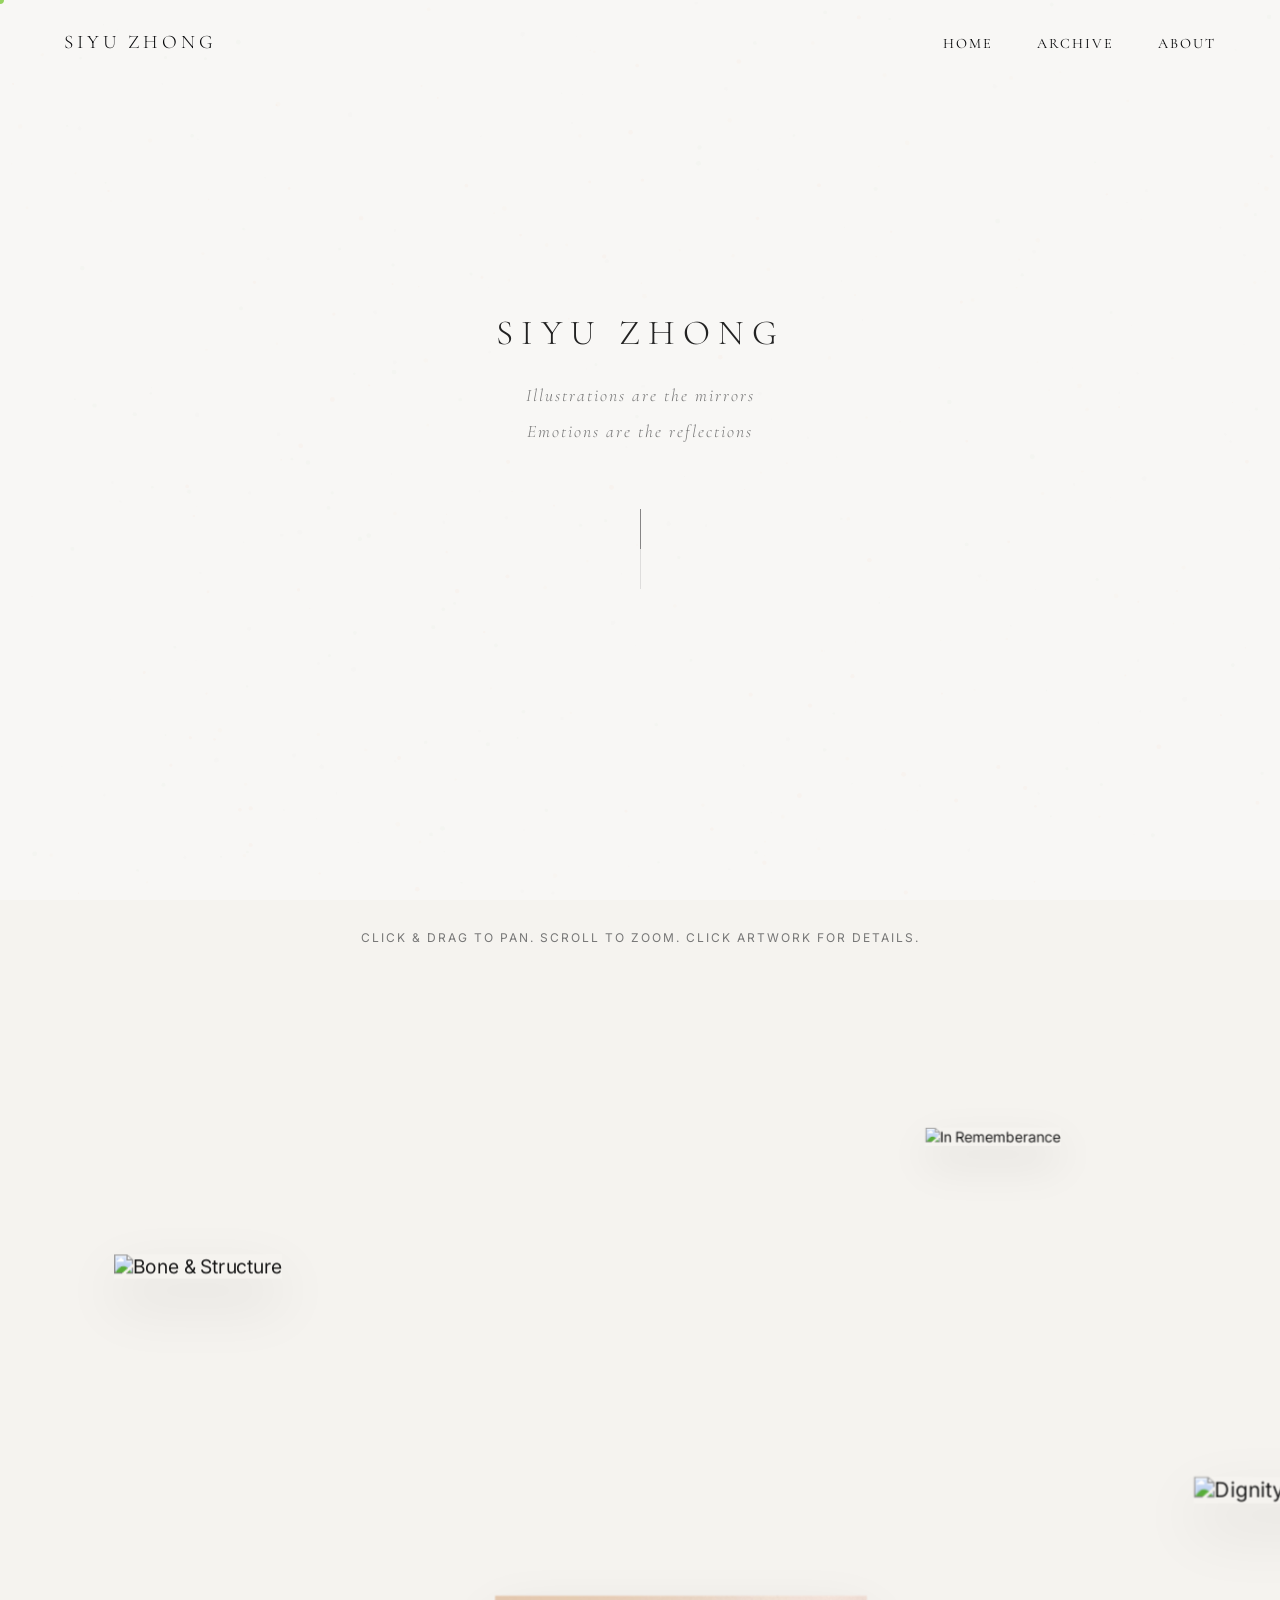
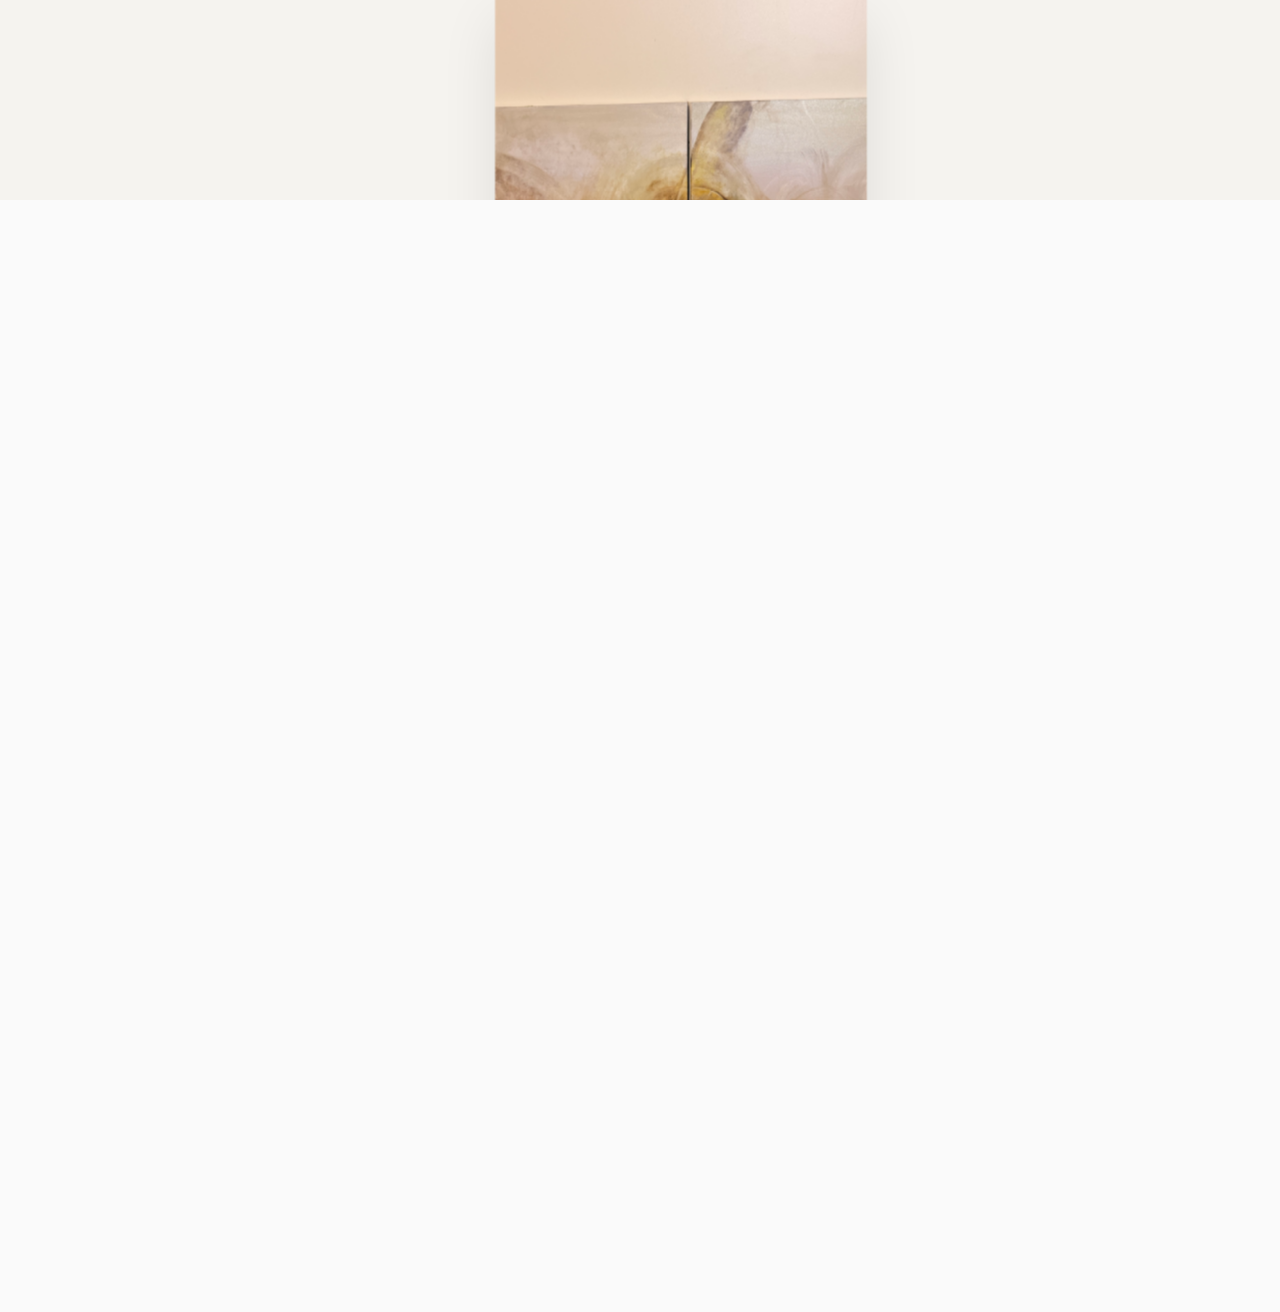
==== index.html @ e7efe24b "first commit" ====
<!DOCTYPE html>
<html lang="zh-CN">
<head>
    <meta charset="UTF-8">
    <meta name="viewport" content="width=device-width, initial-scale=1.0">
    <title>Siyu Zhong | Spatial Portfolio</title>
    <link href="https://fonts.googleapis.com/css2?family=Cormorant+Garamond:ital,wght@0,300;0,400;1,300;1,400&family=Inter:wght@300;400&display=swap" rel="stylesheet">
    <link rel="stylesheet" href="style.css">
</head>
<body>

    <nav class="top-nav">
        <div class="logo">SIYU ZHONG</div>
        <div class="nav-links">
            <a href="#home">HOME</a>
            <a href="gallery.html" class="transition-link">ARCHIVE</a>
            <a href="#about">ABOUT</a>
        </div>
    </nav>

    <section class="hero" id="home">
        <canvas id="inkCanvas"></canvas>
        <div class="hero-content" id="heroContent">
            <h1 class="artist-name">Siyu Zhong</h1>
            <p class="hero-quote">
                Illustrations are the mirrors<br>
                Emotions are the reflections
            </p>
            <div class="scroll-indicator">
                <div class="scroll-line"></div>
            </div>
        </div>
    </section>

    <div class="scroll-divider-container reveal-divider">
        <div class="animated-line"></div>
    </div>

    <section class="spatial-gallery-section" id="gallery">
        <div class="gallery-instructions">
            <p>Click & Drag to pan. Scroll to zoom. Click artwork for details.</p>
        </div>
        
        <div class="viewport" id="viewport">
            <div class="world" id="world">
                <div class="artwork" style="transform: translate(-40vw, -10vh) scale(1.2);" 
                     data-title="Bone & Structure" data-medium="Oil on Canvas" data-size="40 in x 15 in" data-year="2024">
                    <img src="IMG_5691.jpg" alt="Bone & Structure">
                    <div class="caption">Bone & Structure</div>
                </div>
                
                <div class="artwork" style="transform: translate(20vw, -25vh) scale(0.9);"
                     data-title="In Remembrance of the Family" data-medium="Oil Painting" data-size="60 in x 60 in" data-year="2025">
                    <img src="Zhong_Siyu_In Rememberance of the Family.jpg" alt="In Rememberance">
                    <div class="caption">In Remembrance of the Family</div>
                </div>

                <div class="artwork" style="transform: translate(-10vw, 30vh) scale(1.1);"
                     data-title="New Death" data-medium="Oil on Canvas / Diptych" data-size="72 in x 48 in" data-year="2024">
                    <img src="new death.jpg" alt="New Death">
                    <div class="caption">New Death</div>
                </div>

                <div class="artwork" style="transform: translate(45vw, 15vh) scale(1.3);"
                     data-title="Dignity in Defeats" data-medium="Mixed Media on Canvas" data-size="50 in x 30 in" data-year="2025">
                    <img src="Dignity in Defeats.jpg" alt="Dignity in Defeats">
                    <div class="caption">Dignity in Defeats</div>
                </div>

                <div class="artwork" style="transform: translate(-60vw, 20vh) scale(0.85);"
                     data-title="Classical Arches" data-medium="Oil Painting" data-size="60 in x 60 in" data-year="2025">
                    <img src="99A6D2F3-1297-47C3-A0FA-092E9E9BACA7.jpg" alt="Arches">
                    <div class="caption">Classical Arches</div>
                </div>
            </div>
        </div>
    </section>

    <div class="scroll-divider-container reveal-divider">
        <div class="animated-line"></div>
    </div>

    <section class="about-section" id="about">
        <div class="about-container">
            <h2 class="reveal-text section-title">About the Artist</h2>
            <p class="reveal-text">
                Siyu, an artist and designer from Beijing, China, is currently studying dual degrees in Art & Design and UI/UX, with a minor in Business, at the University of Michigan.
            </p>
            <p class="reveal-text">
                Her multidisciplinary practice spans oil painting, illustration, and AR/VR, reflecting her curiosity about the convergence of traditional and digital media. Inspired by themes of surrealism, magical realism, and Daoist philosophy, Siyu’s work explores liminal spaces and the tension between the real and the imagined. She constructs ethereal, dreamlike visuals that reimagine natural subjects in abstract forms, inviting audiences to question their perception of reality.
            </p>
            <p class="reveal-text">
                Through her art, Siyu seeks to evoke a sense of "otherworldly beauty," offering viewers a transcendent experience that resonates with the unconscious mind. Her creative vision bridges the gap between familiar and fantastical, forging a deeper connection with audiences through immersive, thought-provoking worlds.
            </p>

            <div class="contact-info reveal-text">
                <a href="mailto:hello@siyuzhong.com" class="email-link">hello@siyuzhong.com</a>
                <div class="social-links">
                    <a href="#" target="_blank">Instagram</a>
                    <a href="#" target="_blank">LinkedIn</a>
                    <a href="#" target="_blank">Portfolio</a>
                </div>
            </div>
        </div>
    </section>

    <div class="artwork-modal" id="artworkModal">
        <button class="close-modal-btn" id="closeModalBtn">CLOSE</button>
        <div class="modal-split-container">
            <div class="modal-left">
                <img id="modalImg" src="" alt="Artwork Detail">
            </div>
            <div class="modal-right">
                <div class="modal-info-content">
                    <h2 id="modalTitle" class="modal-title">Artwork Title</h2>
                    
                    <div class="info-table">
                        <div class="info-row">
                            <span class="info-label">Medium</span>
                            <span class="info-value" id="modalMedium">Oil Painting</span>
                        </div>
                        <div class="info-row">
                            <span class="info-label">Size</span>
                            <span class="info-value" id="modalSize">60 in x 60 in</span>
                        </div>
                        <div class="info-row">
                            <span class="info-label">Year</span>
                            <span class="info-value" id="modalYear">2025</span>
                        </div>
                    </div>
                </div>
            </div>
        </div>
    </div>

    <script src="script.js"></script>
    <script src="fluid-cursor.js"></script>
    <script>
    document.addEventListener('DOMContentLoaded', () => {
        // Create the cursor and its 3 ripple layers
        const ripple = document.createElement('div');
        ripple.classList.add('ripple-cursor');
        // Add 3 spans inside to act as the multi-layer ripples
        ripple.innerHTML = '<span></span><span></span><span></span>';
        document.body.appendChild(ripple);

        // Make the ripple element follow the mouse perfectly centered
        document.addEventListener('mousemove', (e) => {
            ripple.style.left = e.clientX + 'px';
            ripple.style.top = e.clientY + 'px';
        });

        // Find all clickable things (links and artwork cells)
        const interactables = document.querySelectorAll('a, .grid-item, .featured-item');
        
        // Turn the multi-ripple on when entering, off when leaving
        interactables.forEach(el => {
            el.addEventListener('mouseenter', () => {
                ripple.classList.add('active');
            });
            el.addEventListener('mouseleave', () => {
                ripple.classList.remove('active');
            });
        });
    });
</script>
</body>
</html>
---- style.css ----
:root {
    --bg-color: #FAFAFA;
    --text-dark: #1A1A1A;
    --text-muted: #888888;
    --font-serif: 'Cormorant Garamond', serif;
    --font-sans: 'Inter', sans-serif;
}

* { margin: 0; padding: 0; box-sizing: border-box; }

body { background-color: var(--bg-color); color: var(--text-dark); font-family: var(--font-sans); overflow-x: hidden; }

/* 导航栏 */
.top-nav { position: fixed; top: 0; left: 0; width: 100%; display: flex; justify-content: space-between; align-items: center; padding: 30px 5vw; z-index: 100; mix-blend-mode: difference; color: white; }
.logo { font-family: var(--font-serif); font-size: 1.2rem; letter-spacing: 4px; font-weight: 300;}
.nav-links a { 
    font-family: var(--font-serif); /* Changed to your elegant Serif font */
    font-size: 0.9rem; /* Slightly larger for readability */
    letter-spacing: 2px; 
    text-transform: uppercase;
    color: white; 
    text-decoration: none; 
    margin-left: 40px; 
    transition: opacity 0.3s ease;
}

.nav-links a:hover {
    opacity: 0.6; /* Adds a subtle fade when hovered */
}
/* =========================================
   首页 Hero 
   ========================================= */
.hero { position: relative; width: 100vw; height: 100vh; display: flex; justify-content: center; align-items: center; overflow: hidden; background: #fff;}
#inkCanvas { position: absolute; top: 0; left: 0; width: 100%; height: 100%; z-index: 1; }

.hero-content { 
    position: relative; 
    z-index: 2; 
    text-align: center; 
    pointer-events: none; 
    /* 平滑过渡消失/出现 */
    transition: opacity 0.8s ease, transform 0.8s ease; 
}

/* 当用户往下滚动时触发此类名 */
.hero-content.scrolled-out {
    opacity: 0;
    transform: translateY(-20px);
}

.artist-name { 
    font-family: var(--font-serif); 
    font-size: 2.2rem; /* 变小 */
    font-weight: 300; 
    letter-spacing: 8px; /* 增加字间距，显得更精致 */
    text-transform: uppercase;
    margin-bottom: 1.5rem; 
    color: #222;
}

.hero-quote { 
    font-family: var(--font-serif); 
    font-size: 1.1rem; /* 变小 */
    font-style: italic;
    font-weight: 300;
    line-height: 2; 
    letter-spacing: 2px;
    color: #777; /* 颜色变淡，更有呼吸感 */
}

/* 优雅的向下滚动细线动画 */
.scroll-indicator {
    margin-top: 60px;
    display: flex;
    justify-content: center;
    align-items: center;
    height: 80px; /* 控制线条总高度 */
}

.scroll-line {
    width: 1px;
    height: 100%;
    background-color: rgba(0, 0, 0, 0.1); /* 浅色轨道 */
    position: relative;
    overflow: hidden;
}

.scroll-line::after {
    content: '';
    position: absolute;
    top: 0;
    left: 0;
    width: 100%;
    height: 50%;
    background-color: rgba(75, 75, 75, 0.6); /* 深色流动线段 */
    /* 循环动画 */
    animation: scrollLineLoop 2s infinite cubic-bezier(0.65, 0, 0.35, 1);
}

@keyframes scrollLineLoop {
    0% { top: -50%; }
    100% { top: 100%; }
}

/* =========================================
   空间画廊 (保持不变)
   ========================================= */
.spatial-gallery-section { 
    position: relative; 
    width: 100vw; 
    height: 100vh; 
    background: #f5f3ef; /* Lighter, warm color, almost white */
    overflow: hidden; 
    cursor: grab; 
}
.spatial-gallery-section:active { cursor: grabbing; }
.gallery-instructions { position: absolute; top: 30px; left: 50%; transform: translateX(-50%); z-index: 10; font-size: 0.75rem; letter-spacing: 2px; color: #777; pointer-events: none; text-transform: uppercase;}
.viewport { width: 100%; height: 100%; perspective: 1000px; }
.world { position: relative; width: 100%; height: 100%; transform-style: preserve-3d; transform-origin: center center; transition: transform 0.1s ease-out; }

.artwork { position: absolute; top: 50%; left: 50%; display: flex; flex-direction: column; align-items: center; cursor: pointer; will-change: transform; }
.artwork img { max-height: 50vh; max-width: 40vw; object-fit: contain; box-shadow: 0 20px 50px rgba(0,0,0,0.1); transition: transform 0.4s ease, box-shadow 0.4s ease; pointer-events: none; }
.artwork:hover img { transform: translateY(-10px) scale(1.02); box-shadow: 0 30px 60px rgba(0,0,0,0.15); }
.artwork .caption { font-family: var(--font-serif); margin-top: 15px; font-size: 1.1rem; font-style: italic; opacity: 0; transition: opacity 0.4s ease; color: #444;}
.artwork:hover .caption { opacity: 1; }

/* =========================================
   About 区域 (保持不变)
   ========================================= */
.about-section { padding: 150px 10vw 120px 10vw; background-color: var(--bg-color); display: flex; justify-content: center; }
.about-container { max-width: 760px; text-align: center; }
.section-title { font-family: var(--font-serif); font-size: 2.2rem; margin-bottom: 3rem; font-style: italic; font-weight: 300;}
.about-container p { font-family: var(--font-serif); font-size: 1.25rem; line-height: 1.8; color: var(--text-dark); margin-bottom: 2rem; text-align: justify; font-weight: 300;}
.contact-info { margin-top: 100px; padding-top: 60px; border-top: 1px solid rgba(0, 0, 0, 0.05); }
.email-link { display: block; font-family: var(--font-serif); font-size: 2rem; font-style: italic; color: var(--text-dark); text-decoration: none; margin-bottom: 40px; transition: opacity 0.3s ease; }
.email-link:hover { opacity: 0.5; }
.social-links { display: flex; justify-content: center; gap: 40px; }
.social-links a { font-family: var(--font-sans); font-size: 0.75rem; letter-spacing: 2px; color: var(--text-muted); text-decoration: none; text-transform: uppercase; transition: color 0.3s ease; }
.social-links a:hover { color: var(--text-dark); }
.reveal-text { opacity: 0; transform: translateY(30px); transition: opacity 1s ease-out, transform 1s ease-out; }
.reveal-text.active { opacity: 1; transform: translateY(0); }

/* =========================================
   画作详情弹窗 (保持不变)
   ========================================= */
.artwork-modal { position: fixed; top: 0; left: 0; width: 100vw; height: 100vh; background-color: #FFFFFF; z-index: 1000; display: flex; opacity: 0; pointer-events: none; transition: opacity 0.5s ease; }
.artwork-modal.active { opacity: 1; pointer-events: auto; }
.close-modal-btn { position: absolute; top: 40px; right: 5vw; background: none; border: none; font-family: var(--font-sans); font-size: 0.75rem; letter-spacing: 2px; color: var(--text-dark); cursor: pointer; z-index: 1001; transition: opacity 0.3s ease; text-transform: uppercase;}
.close-modal-btn:hover { opacity: 0.5; }
.modal-split-container { display: flex; width: 100%; height: 100%; }
.modal-left { flex: 1.2; height: 100%; display: flex; justify-content: center; align-items: center; padding: 60px; background-color: #FAFAFA; }
.modal-left img { max-width: 100%; max-height: 85vh; object-fit: contain; box-shadow: 0 30px 60px rgba(0,0,0,0.08); }
.modal-right { flex: 0.8; height: 100%; display: flex; flex-direction: column; justify-content: center; padding: 60px 8vw 60px 4vw; }
.modal-title { font-family: var(--font-serif); font-size: 2.2rem; font-style: italic; font-weight: 300; margin-bottom: 60px; color: var(--text-dark); }
.info-table { width: 100%; border-top: 1px solid rgba(0,0,0,0.05); }
.info-row { display: flex; padding: 20px 0; border-bottom: 1px solid rgba(0,0,0,0.05); font-family: var(--font-sans); font-size: 0.85rem; letter-spacing: 1px;}
.info-label { flex: 1; color: var(--text-muted); text-transform: uppercase; font-size: 0.75rem;}
.info-value { flex: 2; color: var(--text-dark); }

@media (max-width: 900px) {
    .modal-split-container { flex-direction: column; overflow-y: auto; }
    .modal-left { padding: 80px 20px 40px 20px; flex: none; height: auto; }
    .modal-right { padding: 40px 20px 80px 20px; flex: none; }
    .close-modal-btn { background: rgba(255,255,255,0.9); padding: 10px 15px; border-radius: 50px; }
}

/* =========================================
   Fluid Cursor Overlay
   ========================================= */
#fluidCursor {
    position: fixed;
    top: 0;
    left: 0;
    width: 100vw;
    height: 100vh;
    pointer-events: none; /* Let clicks pass through to the website */
    z-index: 9999; /* Keep it above everything but the modal */
    mix-blend-mode: multiply; /* Gives it an inky, watercolor blend */
}
/* =========================================
   Structured Gallery Page Layout (Hybrid Layout)
   ========================================= */
body.gallery-page {
    display: block; /* Switched to block so sections stack vertically */
    background-color: #FFFFFF; 
    overflow-x: hidden;
}

/* 1. Top Section Wrapper */
.archive-top-section {
    display: flex;
    width: 100vw;
    border-bottom: 1px solid rgba(0,0,0,0.05); /* Divider before the grid starts */
}

/* 2. Sticky Sidebar */
.archive-sidebar {
    width: 30vw;
    height: 100vh;
    position: sticky; /* Keeps it on screen while the right side scrolls */
    top: 0;
    padding: 120px 4vw 60px 4vw; /* 120px top padding ensures it sits below the top nav */
    display: flex;
    flex-direction: column;
    justify-content: space-between;
    border-right: 1px solid rgba(0,0,0,0.05);
    background-color: #FFFFFF;
}

/* Updated Typography to match 'About' section in index.html */
.artist-bio-short {
    font-family: var(--font-serif);
    font-size: 1.25rem;
    line-height: 1.8;
    color: var(--text-dark);
    margin-bottom: 40px;
    font-weight: 300;
}

.sidebar-links {
    display: flex;
    gap: 20px;
}

.sidebar-links a {
    font-family: var(--font-sans);
    font-size: 0.75rem;
    text-transform: uppercase;
    letter-spacing: 2px;
    color: var(--text-muted);
    text-decoration: none;
    transition: color 0.3s ease;
}

.sidebar-links a:hover {
    color: var(--text-dark);
}

/* 3. Featured Scrollable Column (First 3 Artworks) */
.archive-featured {
    width: 70vw;
    display: flex;
    flex-direction: column;
}

.featured-item {
    width: 100%;
    min-height: 100vh; /* Ensures each artwork gets full screen focus */
    display: flex;
    justify-content: center;
    align-items: center;
    padding: 120px 5vw;
    border-bottom: 1px solid rgba(0,0,0,0.05);
}

.featured-item:last-child {
    border-bottom: none; /* Prevents double borders where the grid starts */
}

/* 4. The 2-Column Grid (Remaining Artworks) */
.gallery-grid-container {
    width: 100vw;
    display: grid;
    grid-template-columns: repeat(2, 1fr);
}

.grid-item {
    border-bottom: 1px solid rgba(0,0,0,0.05);
    border-right: 1px solid rgba(0,0,0,0.05);
    padding: 100px; 
    display: flex;
    justify-content: center;
    align-items: center;
    aspect-ratio: 1 / 1; 
}

.grid-item:nth-child(2n) {
    border-right: none;
}

/* 5. Shared Image Styling */
.image-wrapper {
    width: 100%;
    height: 100%;
    display: flex;
    justify-content: center;
    align-items: center;
}

.image-wrapper img {
    max-width: 70%;
    max-height: 60vh; /* Prevents extremely tall paintings from overflowing */
    object-fit: contain;
    /* box-shadow: 0 15px 40px rgba(0,0,0,0.06); */
    transition: transform 0.6s cubic-bezier(0.165, 0.84, 0.44, 1);
}

.image-wrapper:hover img {
    transform: scale(1.05); 
}

/* 6. Responsive Adjustments for Mobile */
@media (max-width: 900px) {
    .archive-top-section { flex-direction: column; }
    .archive-sidebar { 
        width: 100%; 
        height: auto; 
        position: relative; /* Turns off sticky on mobile */
        padding: 120px 5vw 60px 5vw; 
        border-right: none; 
        border-bottom: 1px solid rgba(0,0,0,0.05); 
    }
    .archive-featured { width: 100%; }
    .gallery-grid-container { grid-template-columns: 1fr; }
    .grid-item { 
        border-right: none; 
        aspect-ratio: auto; 
        min-height: 80vh; 
        padding: 60px 5vw; 
    }
}
/* =========================================
   Artwork Hover Captions
   ========================================= */
.featured-item, .grid-item {
    position: relative; /* This anchors the caption to the bottom-left of the cell */
}

.gallery-caption {
    position: absolute;
    bottom: 40px;
    left: 40px;
    font-family: var(--font-serif);
    font-style: italic;
    font-size: 1.1rem;
    color: var(--text-muted);
    letter-spacing: 1px;
    opacity: 0;
    transform: translateX(-15px); /* Starts slightly to the left */
    transition: opacity 0.5s ease, transform 0.5s cubic-bezier(0.165, 0.84, 0.44, 1);
    pointer-events: none; /* Prevents the text from interfering with the mouse hover */
    z-index: 10;
}

/* Trigger the caption to appear when hovering over the cell */
.featured-item:hover .gallery-caption,
.grid-item:hover .gallery-caption {
    opacity: 1;
    transform: translateX(0); /* Slides into place smoothly */
}

/* =========================================
   Rippling Interactive Cursor (Multi-Layer)
   ========================================= */
a:hover, .featured-item:hover, .grid-item:hover {
    cursor: none;
}

.ripple-cursor {
    position: fixed;
    top: 0;
    left: 0;
    width: 8px; /* Much smaller initial dot */
    height: 8px;
    background-color: #95d35f; /* Matches the dark ink */
    border-radius: 50%;
    pointer-events: none;
    transform: translate(-50%, -50%);
    z-index: 999999;
    transition: opacity 0.5s ease;
}

/* The invisible rings inside the cursor waiting to ripple */
.ripple-cursor span {
    position: absolute;
    top: 50%;
    left: 50%;
    width: 100%;
    height: 100%;
    border: 0.6px solid #d35656; /* Matches the ink color */
    border-radius: 50%;
    transform: translate(-50%, -50%);
    opacity: 0;
}

/* When hovering over an artwork/link, animate the rings with staggered delays */
.ripple-cursor.active span:nth-child(1) {
    animation: multiRipple 3s infinite cubic-bezier(0.165, 0.84, 0.44, 1);
    animation-delay: 0s;
}

.ripple-cursor.active span:nth-child(2) {
    animation: multiRipple 3s infinite cubic-bezier(0.165, 0.84, 0.44, 1);
    animation-delay: 0.8s; /* Second ripple starts slightly later */
}

.ripple-cursor.active span:nth-child(3) {
    animation: multiRipple 3s infinite cubic-bezier(0.165, 0.84, 0.44, 1);
    animation-delay: 1.3s; /* Third ripple starts last */
}

/* The expansion and fade effect */
@keyframes multiRipple {
    0% { 
        width: 8px; 
        height: 8px; 
        opacity: 0.6; 
    }
    100% { 
        width: 60px; /* How large the ripple gets */
        height: 60px; 
        opacity: 0; 
    }
}

/* =========================================
   Page Transition Overlay
   ========================================= */
.page-transition-overlay {
    position: fixed;
    top: 0;
    left: 0;
    width: 100vw;
    height: 100vh;
    background-color: #FAFAFA; /* Matches your pure/warm white */
    z-index: 999999; /* Above absolutely everything */
    pointer-events: none; /* Allows clicking through when invisible */
    opacity: 1; /* Starts opaque on load */
    transition: opacity 0.5s cubic-bezier(0.65, 0, 0.35, 1);
}

.page-transition-overlay.hidden {
    opacity: 0;
}
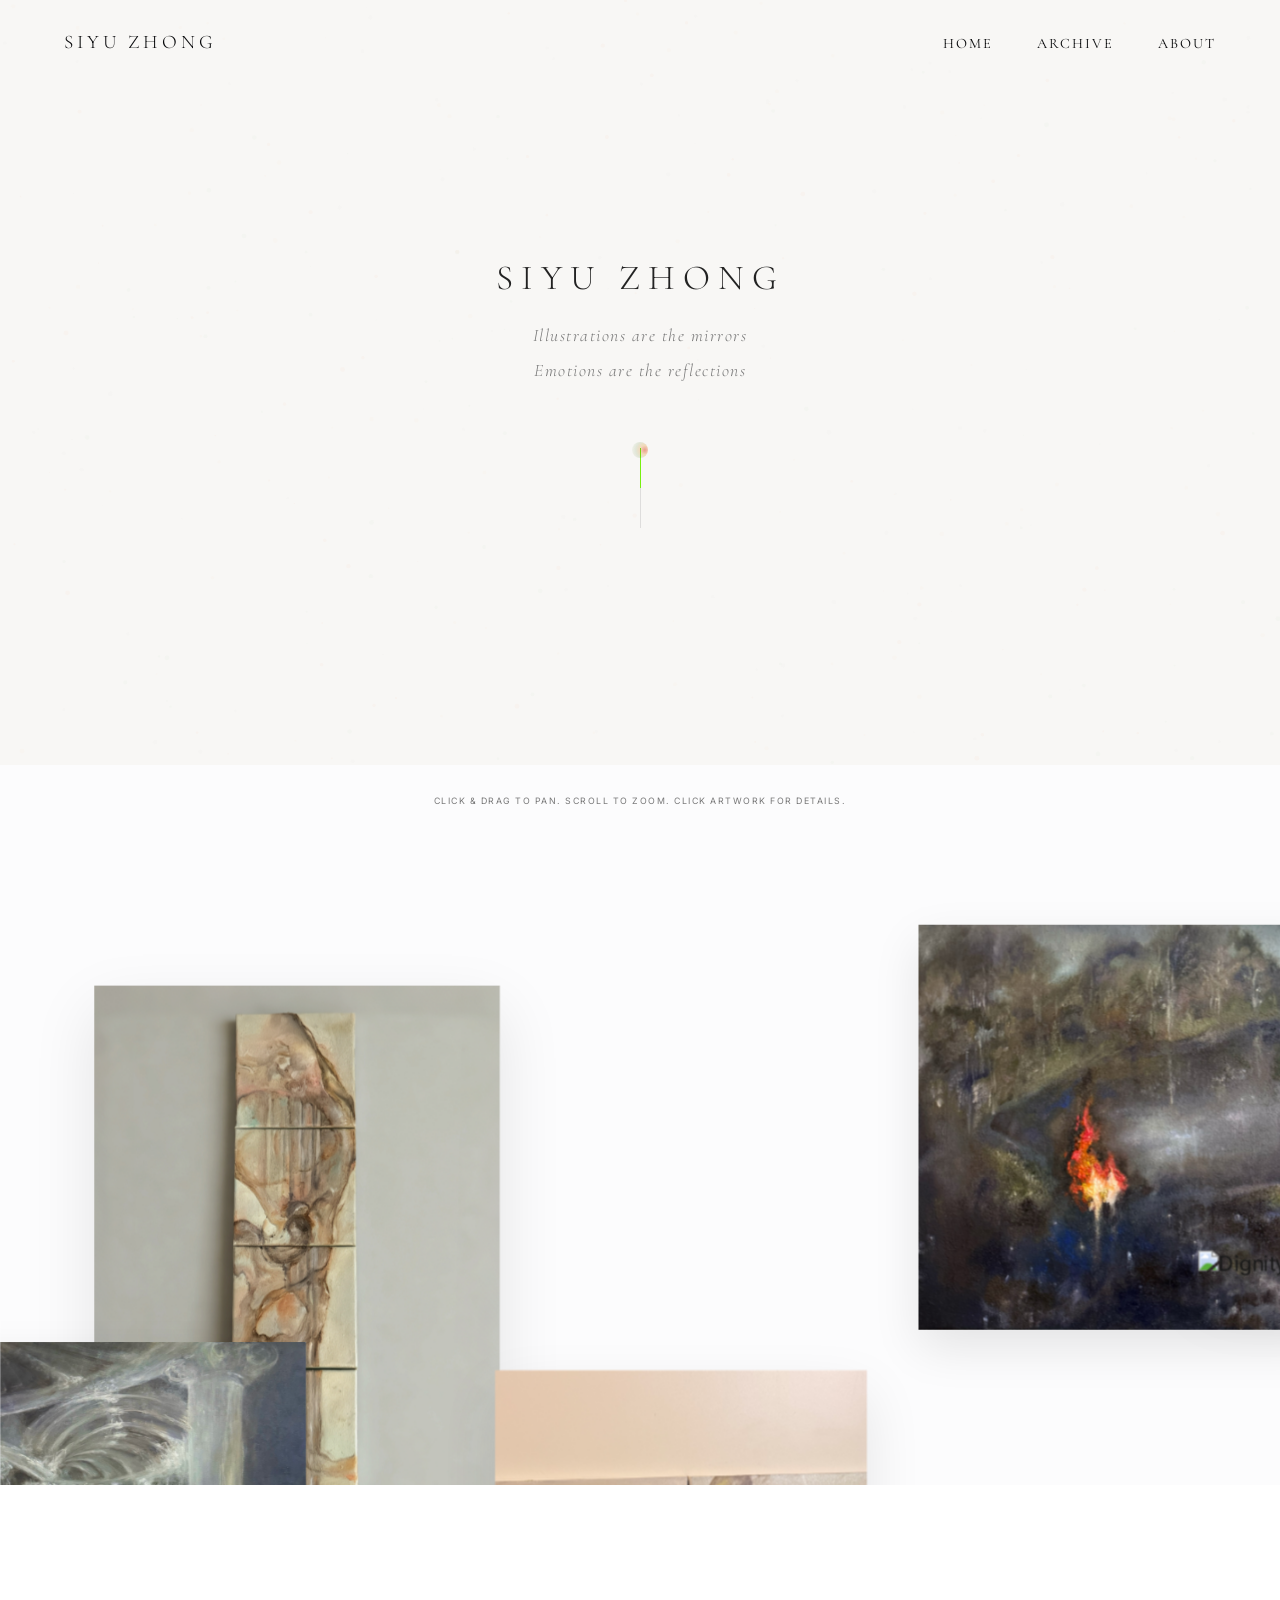
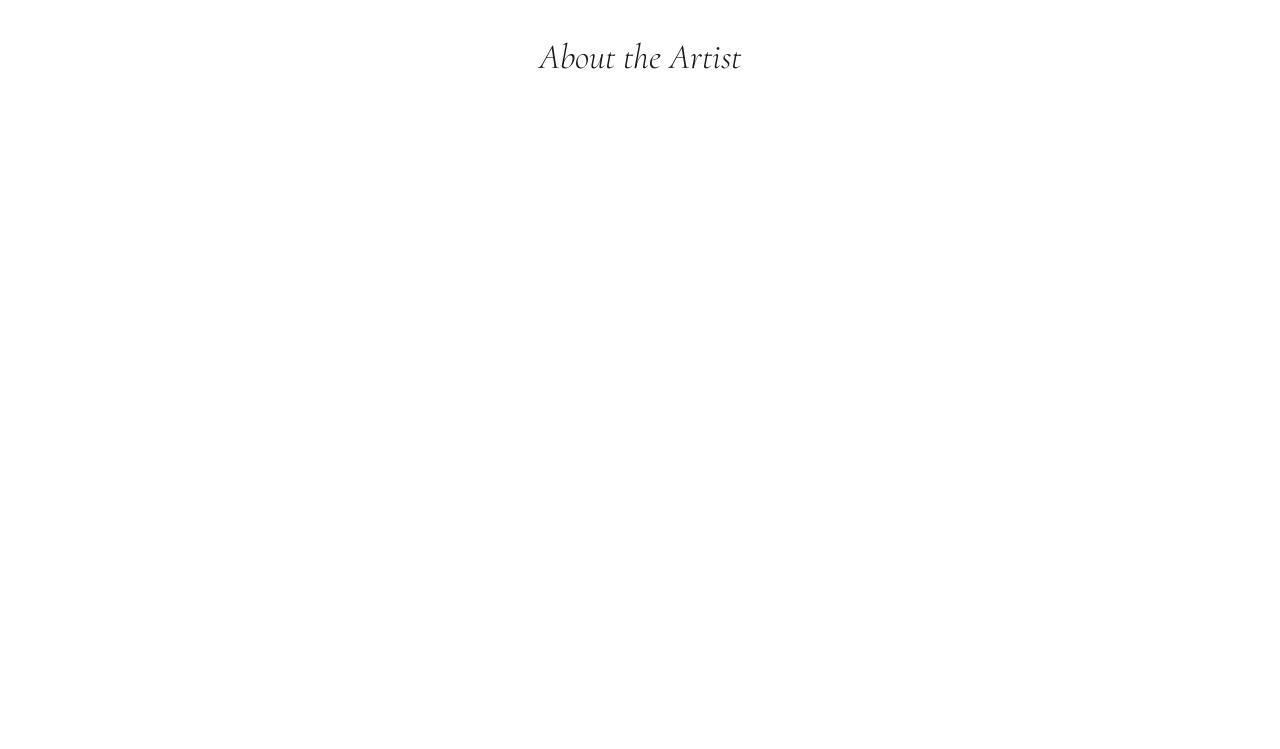
==== commit eecf6a60: "update homepage" ====
--- a/index.html
+++ b/index.html
@@ -3,7 +3,7 @@
 <head>
     <meta charset="UTF-8">
     <meta name="viewport" content="width=device-width, initial-scale=1.0">
-    <title>Siyu Zhong | Spatial Portfolio</title>
+    <title>Siyu Zhong</title>
     <link href="https://fonts.googleapis.com/css2?family=Cormorant+Garamond:ital,wght@0,300;0,400;1,300;1,400&family=Inter:wght@300;400&display=swap" rel="stylesheet">
     <link rel="stylesheet" href="style.css">
 </head>
@@ -45,13 +45,13 @@
             <div class="world" id="world">
                 <div class="artwork" style="transform: translate(-40vw, -10vh) scale(1.2);" 
                      data-title="Bone & Structure" data-medium="Oil on Canvas" data-size="40 in x 15 in" data-year="2024">
-                    <img src="IMG_5691.jpg" alt="Bone & Structure">
+                    <img src="Bone and Iris.JPG" alt="Bone & Structure">
                     <div class="caption">Bone & Structure</div>
                 </div>
                 
                 <div class="artwork" style="transform: translate(20vw, -25vh) scale(0.9);"
                      data-title="In Remembrance of the Family" data-medium="Oil Painting" data-size="60 in x 60 in" data-year="2025">
-                    <img src="Zhong_Siyu_In Rememberance of the Family.jpg" alt="In Rememberance">
+                    <img src="In Rememberance of the Family.jpg" alt="In Rememberance">
                     <div class="caption">In Remembrance of the Family</div>
                 </div>
 
@@ -69,8 +69,8 @@
 
                 <div class="artwork" style="transform: translate(-60vw, 20vh) scale(0.85);"
                      data-title="Classical Arches" data-medium="Oil Painting" data-size="60 in x 60 in" data-year="2025">
-                    <img src="99A6D2F3-1297-47C3-A0FA-092E9E9BACA7.jpg" alt="Arches">
-                    <div class="caption">Classical Arches</div>
+                    <img src="Arches.jpg" alt="Arches">
+                    <div class="caption">Arches</div>
                 </div>
             </div>
         </div>
@@ -87,17 +87,14 @@
                 Siyu, an artist and designer from Beijing, China, is currently studying dual degrees in Art & Design and UI/UX, with a minor in Business, at the University of Michigan.
             </p>
             <p class="reveal-text">
-                Her multidisciplinary practice spans oil painting, illustration, and AR/VR, reflecting her curiosity about the convergence of traditional and digital media. Inspired by themes of surrealism, magical realism, and Daoist philosophy, Siyu’s work explores liminal spaces and the tension between the real and the imagined. She constructs ethereal, dreamlike visuals that reimagine natural subjects in abstract forms, inviting audiences to question their perception of reality.
-            </p>
-            <p class="reveal-text">
                 Through her art, Siyu seeks to evoke a sense of "otherworldly beauty," offering viewers a transcendent experience that resonates with the unconscious mind. Her creative vision bridges the gap between familiar and fantastical, forging a deeper connection with audiences through immersive, thought-provoking worlds.
             </p>
 
             <div class="contact-info reveal-text">
-                <a href="mailto:hello@siyuzhong.com" class="email-link">hello@siyuzhong.com</a>
+                <a href="mailto:siyukath@gmail.com" class="email-link">siyukath@gmail.com</a>
                 <div class="social-links">
-                    <a href="#" target="_blank">Instagram</a>
-                    <a href="#" target="_blank">LinkedIn</a>
+                    <a href="https://www.instagram.com/siyukathart/" target="_blank">Instagram</a>
+                    <a href="https://www.linkedin.com/in/siyu-zhong/" target="_blank">LinkedIn</a>
                     <a href="#" target="_blank">Portfolio</a>
                 </div>
             </div>
@@ -106,6 +103,10 @@
 
     <div class="artwork-modal" id="artworkModal">
         <button class="close-modal-btn" id="closeModalBtn">CLOSE</button>
+        
+        <button class="carousel-nav prev-btn" id="prevBtn">&#8592;</button>
+        <button class="carousel-nav next-btn" id="nextBtn">&#8594;</button>
+
         <div class="modal-split-container">
             <div class="modal-left">
                 <img id="modalImg" src="" alt="Artwork Detail">
@@ -132,37 +133,11 @@
             </div>
         </div>
     </div>
+    
 
     <script src="script.js"></script>
     <script src="fluid-cursor.js"></script>
-    <script>
-    document.addEventListener('DOMContentLoaded', () => {
-        // Create the cursor and its 3 ripple layers
-        const ripple = document.createElement('div');
-        ripple.classList.add('ripple-cursor');
-        // Add 3 spans inside to act as the multi-layer ripples
-        ripple.innerHTML = '<span></span><span></span><span></span>';
-        document.body.appendChild(ripple);
-
-        // Make the ripple element follow the mouse perfectly centered
-        document.addEventListener('mousemove', (e) => {
-            ripple.style.left = e.clientX + 'px';
-            ripple.style.top = e.clientY + 'px';
-        });
-
-        // Find all clickable things (links and artwork cells)
-        const interactables = document.querySelectorAll('a, .grid-item, .featured-item');
-        
-        // Turn the multi-ripple on when entering, off when leaving
-        interactables.forEach(el => {
-            el.addEventListener('mouseenter', () => {
-                ripple.classList.add('active');
-            });
-            el.addEventListener('mouseleave', () => {
-                ripple.classList.remove('active');
-            });
-        });
-    });
+    
 </script>
 </body>
 </html>
--- a/style.css
+++ b/style.css
@@ -1,9 +1,10 @@
 :root {
-    --bg-color: #FAFAFA;
+    --bg-color: #ffffff;
     --text-dark: #1A1A1A;
     --text-muted: #888888;
     --font-serif: 'Cormorant Garamond', serif;
     --font-sans: 'Inter', sans-serif;
+    --hover-accent: #95d35f;
 }
 
 * { margin: 0; padding: 0; box-sizing: border-box; }
@@ -25,17 +26,19 @@
 }
 
 .nav-links a:hover {
-    opacity: 0.6; /* Adds a subtle fade when hovered */
+    opacity: 0.4; /* Adds a subtle fade when hovered */
 }
 /* =========================================
    首页 Hero 
    ========================================= */
-.hero { position: relative; width: 100vw; height: 100vh; display: flex; justify-content: center; align-items: center; overflow: hidden; background: #fff;}
-#inkCanvas { position: absolute; top: 0; left: 0; width: 100%; height: 100%; z-index: 1; }
+.hero { position: relative; width: 100vw; height: 85vh; display: flex; justify-content: center; align-items: center; overflow: hidden; background: transparent; /* let the canvas show through */
+}
+
+#inkCanvas { position: fixed; top: 0; left: 0; width: 100%; height: 100%; z-index: 0; pointer-events: none; }
 
 .hero-content { 
     position: relative; 
-    z-index: 2; 
+    z-index: 1; 
     text-align: center; 
     pointer-events: none; 
     /* 平滑过渡消失/出现 */
@@ -54,17 +57,18 @@
     font-weight: 300; 
     letter-spacing: 8px; /* 增加字间距，显得更精致 */
     text-transform: uppercase;
-    margin-bottom: 1.5rem; 
+    margin-bottom: 1.2rem; 
+    margin-top: 1.2rem; 
     color: #222;
 }
 
 .hero-quote { 
     font-family: var(--font-serif); 
-    font-size: 1.1rem; /* 变小 */
+    font-size: 1.1rem;
     font-style: italic;
     font-weight: 300;
     line-height: 2; 
-    letter-spacing: 2px;
+    letter-spacing: 1.5px;
     color: #777; /* 颜色变淡，更有呼吸感 */
 }
 
@@ -92,8 +96,7 @@
     left: 0;
     width: 100%;
     height: 50%;
-    background-color: rgba(75, 75, 75, 0.6); /* 深色流动线段 */
-    /* 循环动画 */
+    background-color: #78f00f; /* 深色流动线段 */
     animation: scrollLineLoop 2s infinite cubic-bezier(0.65, 0, 0.35, 1);
 }
 
@@ -108,20 +111,20 @@
 .spatial-gallery-section { 
     position: relative; 
     width: 100vw; 
-    height: 100vh; 
-    background: #f5f3ef; /* Lighter, warm color, almost white */
+    height: 80vh; 
+    background: rgb(252, 252, 253); /* semi-transparent so the ink animation continues */
     overflow: hidden; 
     cursor: grab; 
 }
 .spatial-gallery-section:active { cursor: grabbing; }
-.gallery-instructions { position: absolute; top: 30px; left: 50%; transform: translateX(-50%); z-index: 10; font-size: 0.75rem; letter-spacing: 2px; color: #777; pointer-events: none; text-transform: uppercase;}
+.gallery-instructions { position: absolute; top: 30px; left: 50%; transform: translateX(-50%); z-index: 10; font-size: 0.55rem; letter-spacing: 1.5px; color: #777; pointer-events: none; text-transform: uppercase;}
 .viewport { width: 100%; height: 100%; perspective: 1000px; }
 .world { position: relative; width: 100%; height: 100%; transform-style: preserve-3d; transform-origin: center center; transition: transform 0.1s ease-out; }
 
 .artwork { position: absolute; top: 50%; left: 50%; display: flex; flex-direction: column; align-items: center; cursor: pointer; will-change: transform; }
 .artwork img { max-height: 50vh; max-width: 40vw; object-fit: contain; box-shadow: 0 20px 50px rgba(0,0,0,0.1); transition: transform 0.4s ease, box-shadow 0.4s ease; pointer-events: none; }
 .artwork:hover img { transform: translateY(-10px) scale(1.02); box-shadow: 0 30px 60px rgba(0,0,0,0.15); }
-.artwork .caption { font-family: var(--font-serif); margin-top: 15px; font-size: 1.1rem; font-style: italic; opacity: 0; transition: opacity 0.4s ease; color: #444;}
+.artwork .caption { font-family: var(--font-serif); margin-top: 15px; font-size: 1.5rem; font-style: italic; opacity: 0; transition: opacity 0.4s ease; color: #444;}
 .artwork:hover .caption { opacity: 1; }
 
 /* =========================================
@@ -133,7 +136,7 @@
 .about-container p { font-family: var(--font-serif); font-size: 1.25rem; line-height: 1.8; color: var(--text-dark); margin-bottom: 2rem; text-align: justify; font-weight: 300;}
 .contact-info { margin-top: 100px; padding-top: 60px; border-top: 1px solid rgba(0, 0, 0, 0.05); }
 .email-link { display: block; font-family: var(--font-serif); font-size: 2rem; font-style: italic; color: var(--text-dark); text-decoration: none; margin-bottom: 40px; transition: opacity 0.3s ease; }
-.email-link:hover { opacity: 0.5; }
+.email-link:hover { color:var(--hover-accent); }
 .social-links { display: flex; justify-content: center; gap: 40px; }
 .social-links a { font-family: var(--font-sans); font-size: 0.75rem; letter-spacing: 2px; color: var(--text-muted); text-decoration: none; text-transform: uppercase; transition: color 0.3s ease; }
 .social-links a:hover { color: var(--text-dark); }
@@ -143,13 +146,13 @@
 /* =========================================
    画作详情弹窗 (保持不变)
    ========================================= */
-.artwork-modal { position: fixed; top: 0; left: 0; width: 100vw; height: 100vh; background-color: #FFFFFF; z-index: 1000; display: flex; opacity: 0; pointer-events: none; transition: opacity 0.5s ease; }
+.artwork-modal { position: fixed; top: 0; left: 0; width: 100vw; height: 100vh; background-color: #FAFAFA; z-index: 1000; display: flex; opacity: 0; pointer-events: none; transition: opacity 0.5s ease; }
 .artwork-modal.active { opacity: 1; pointer-events: auto; }
-.close-modal-btn { position: absolute; top: 40px; right: 5vw; background: none; border: none; font-family: var(--font-sans); font-size: 0.75rem; letter-spacing: 2px; color: var(--text-dark); cursor: pointer; z-index: 1001; transition: opacity 0.3s ease; text-transform: uppercase;}
-.close-modal-btn:hover { opacity: 0.5; }
+.close-modal-btn { position: absolute; top: 40px; right: 5vw; background: none; border: none; font-family: var(--font-serif); font-size: 0.75rem; letter-spacing: 2px; color: var(--text-dark); cursor: pointer; z-index: 1001; transition: opacity 0.3s ease; text-transform: uppercase;}
+.close-modal-btn:hover { color: #95d35f }
 .modal-split-container { display: flex; width: 100%; height: 100%; }
-.modal-left { flex: 1.2; height: 100%; display: flex; justify-content: center; align-items: center; padding: 60px; background-color: #FAFAFA; }
-.modal-left img { max-width: 100%; max-height: 85vh; object-fit: contain; box-shadow: 0 30px 60px rgba(0,0,0,0.08); }
+.modal-left { flex: 1.2; height: 100%; display: flex; justify-content: center; align-items: center; padding: 120px; background-color: #ffffff; }
+.modal-left img { max-width: 100%; max-height: 85vh; object-fit: contain; }
 .modal-right { flex: 0.8; height: 100%; display: flex; flex-direction: column; justify-content: center; padding: 60px 8vw 60px 4vw; }
 .modal-title { font-family: var(--font-serif); font-size: 2.2rem; font-style: italic; font-weight: 300; margin-bottom: 60px; color: var(--text-dark); }
 .info-table { width: 100%; border-top: 1px solid rgba(0,0,0,0.05); }
@@ -215,25 +218,6 @@
     color: var(--text-dark);
     margin-bottom: 40px;
     font-weight: 300;
-}
-
-.sidebar-links {
-    display: flex;
-    gap: 20px;
-}
-
-.sidebar-links a {
-    font-family: var(--font-sans);
-    font-size: 0.75rem;
-    text-transform: uppercase;
-    letter-spacing: 2px;
-    color: var(--text-muted);
-    text-decoration: none;
-    transition: color 0.3s ease;
-}
-
-.sidebar-links a:hover {
-    color: var(--text-dark);
 }
 
 /* 3. Featured Scrollable Column (First 3 Artworks) */
@@ -348,11 +332,10 @@
     opacity: 1;
     transform: translateX(0); /* Slides into place smoothly */
 }
-
-/* =========================================
-   Rippling Interactive Cursor (Multi-Layer)
-   ========================================= */
-a:hover, .featured-item:hover, .grid-item:hover {
+/* =========================================
+   Organic Water Wave Cursor
+   ========================================= */
+a:hover, .artwork:hover, .artwork-trigger:hover, button:hover {
     cursor: none;
 }
 
@@ -360,56 +343,54 @@
     position: fixed;
     top: 0;
     left: 0;
-    width: 8px; /* Much smaller initial dot */
-    height: 8px;
-    background-color: #95d35f; /* Matches the dark ink */
+    width: 16px;
+    height: 16px;
+    /* CHANGED: Anchor the red to the right side (80% 50%) */
+    background: radial-gradient(circle at 80% 50%, 
+        rgba(235, 100, 80, 0.6) 0%,   
+        rgba(240, 180, 100, 0.4) 30%, 
+        rgba(140, 170, 100, 0.2) 60%, 
+        rgba(200, 190, 180, 0) 100%); 
     border-radius: 50%;
     pointer-events: none;
     transform: translate(-50%, -50%);
     z-index: 999999;
-    transition: opacity 0.5s ease;
-}
-
-/* The invisible rings inside the cursor waiting to ripple */
+    mix-blend-mode: multiply;
+    transition: opacity 0.3s ease;
+}
+
+/* The invisible layers waiting to become water waves */
 .ripple-cursor span {
     position: absolute;
     top: 50%;
     left: 50%;
     width: 100%;
     height: 100%;
-    border: 0.6px solid #d35656; /* Matches the ink color */
-    border-radius: 50%;
     transform: translate(-50%, -50%);
+    pointer-events: none;
     opacity: 0;
 }
 
-/* When hovering over an artwork/link, animate the rings with staggered delays */
-.ripple-cursor.active span:nth-child(1) {
-    animation: multiRipple 3s infinite cubic-bezier(0.165, 0.84, 0.44, 1);
-    animation-delay: 0s;
-}
-
-.ripple-cursor.active span:nth-child(2) {
-    animation: multiRipple 3s infinite cubic-bezier(0.165, 0.84, 0.44, 1);
-    animation-delay: 0.8s; /* Second ripple starts slightly later */
-}
-
-.ripple-cursor.active span:nth-child(3) {
-    animation: multiRipple 3s infinite cubic-bezier(0.165, 0.84, 0.44, 1);
-    animation-delay: 1.3s; /* Third ripple starts last */
-}
-
-/* The expansion and fade effect */
-@keyframes multiRipple {
+/* Applying your colors to the 4 wave layers */
+.ripple-cursor.active span:nth-child(1) { border: 1px solid rgba(235, 100, 80, 0.4); animation: organicWave 2s infinite linear; animation-delay: 0s; }
+.ripple-cursor.active span:nth-child(2) { border: 0.8px solid rgba(140, 170, 100, 0.4); animation: organicWave 2.2s infinite linear; animation-delay: 0.3s; }
+.ripple-cursor.active span:nth-child(3) { border: 0.6px solid rgba(240, 180, 100, 0.4); animation: organicWave 1.9s infinite linear; animation-delay: 0.6s; }
+.ripple-cursor.active span:nth-child(4) { border: 1px solid rgba(200, 190, 180, 0.3); animation: organicWave 2.4s infinite linear; animation-delay: 0.9s; }
+
+/* Blob morphing animation for uneven, liquid edges */
+@keyframes organicWave {
     0% { 
-        width: 8px; 
-        height: 8px; 
-        opacity: 0.6; 
+        width: 16px; height: 16px; opacity: 1;
+        border-radius: 40% 60% 70% 30% / 40% 50% 60% 50%; /* Uneven shape */
+        transform: translate(-50%, -50%) rotate(0deg);
+    }
+    50% {
+        border-radius: 70% 30% 50% 50% / 30% 40% 60% 70%; /* Morphs into a different uneven shape */
     }
     100% { 
-        width: 60px; /* How large the ripple gets */
-        height: 60px; 
-        opacity: 0; 
+        width: 70px; height: 70px; opacity: 0;
+        border-radius: 40% 60% 70% 30% / 40% 50% 60% 50%; /* Returns to original shape */
+        transform: translate(-50%, -50%) rotate(360deg); /* Rotation makes it feel like flowing water */
     }
 }
 
@@ -425,11 +406,57 @@
     background-color: #FAFAFA; /* Matches your pure/warm white */
     z-index: 999999; /* Above absolutely everything */
     pointer-events: none; /* Allows clicking through when invisible */
-    opacity: 1; /* Starts opaque on load */
-    transition: opacity 0.5s cubic-bezier(0.65, 0, 0.35, 1);
-}
-
-.page-transition-overlay.hidden {
-    opacity: 0;
-}
-
+    opacity: 0; /* Starts invisible to prevent flash on load */
+    transition: opacity 0.8s cubic-bezier(0.65, 0, 0.35, 1);
+}
+
+/* Removed .hidden class since overlay is now only created during transition */
+/* =========================================
+   Modal Carousel Arrows
+   ========================================= */
+.carousel-nav {
+    position: absolute;
+    top: 50%;
+    transform: translateY(-50%);
+    background: none;
+    border: none;
+    font-size: 2rem;
+    font-family: var(--font-sans);
+    font-weight: 300;
+    color: var(--text-dark);
+    cursor: none; /* Uses your custom ripple cursor */
+    z-index: 1001;
+    transition: opacity 0.3s ease, transform 0.3s cubic-bezier(0.165, 0.84, 0.44, 1);
+    padding: 20px;
+}
+
+.carousel-nav:hover {
+    color: #95d35f;
+}
+
+.prev-btn {
+    left: 2vw;
+}
+
+.prev-btn:hover {
+    transform: translateY(-50%) translateX(-5px); /* Subtle shift left on hover */
+}
+
+.next-btn {
+    right: 2vw;
+}
+
+.next-btn:hover {
+    transform: translateY(-50%) translateX(5px); /* Subtle shift right on hover */
+}
+
+@media (max-width: 900px) {
+    .carousel-nav { top: 35%; /* Adjusts for mobile layout where image is on top */ }
+}
+/* =========================================
+   Artwork Modal Dissolve Transitions
+   ========================================= */
+/* Target the image and the text container for simultaneous fading */
+#modalImg, .modal-right {
+    transition: opacity 1s ease-in-out; /* Reduced from 2s to 1s for smoother, quicker transitions */
+}
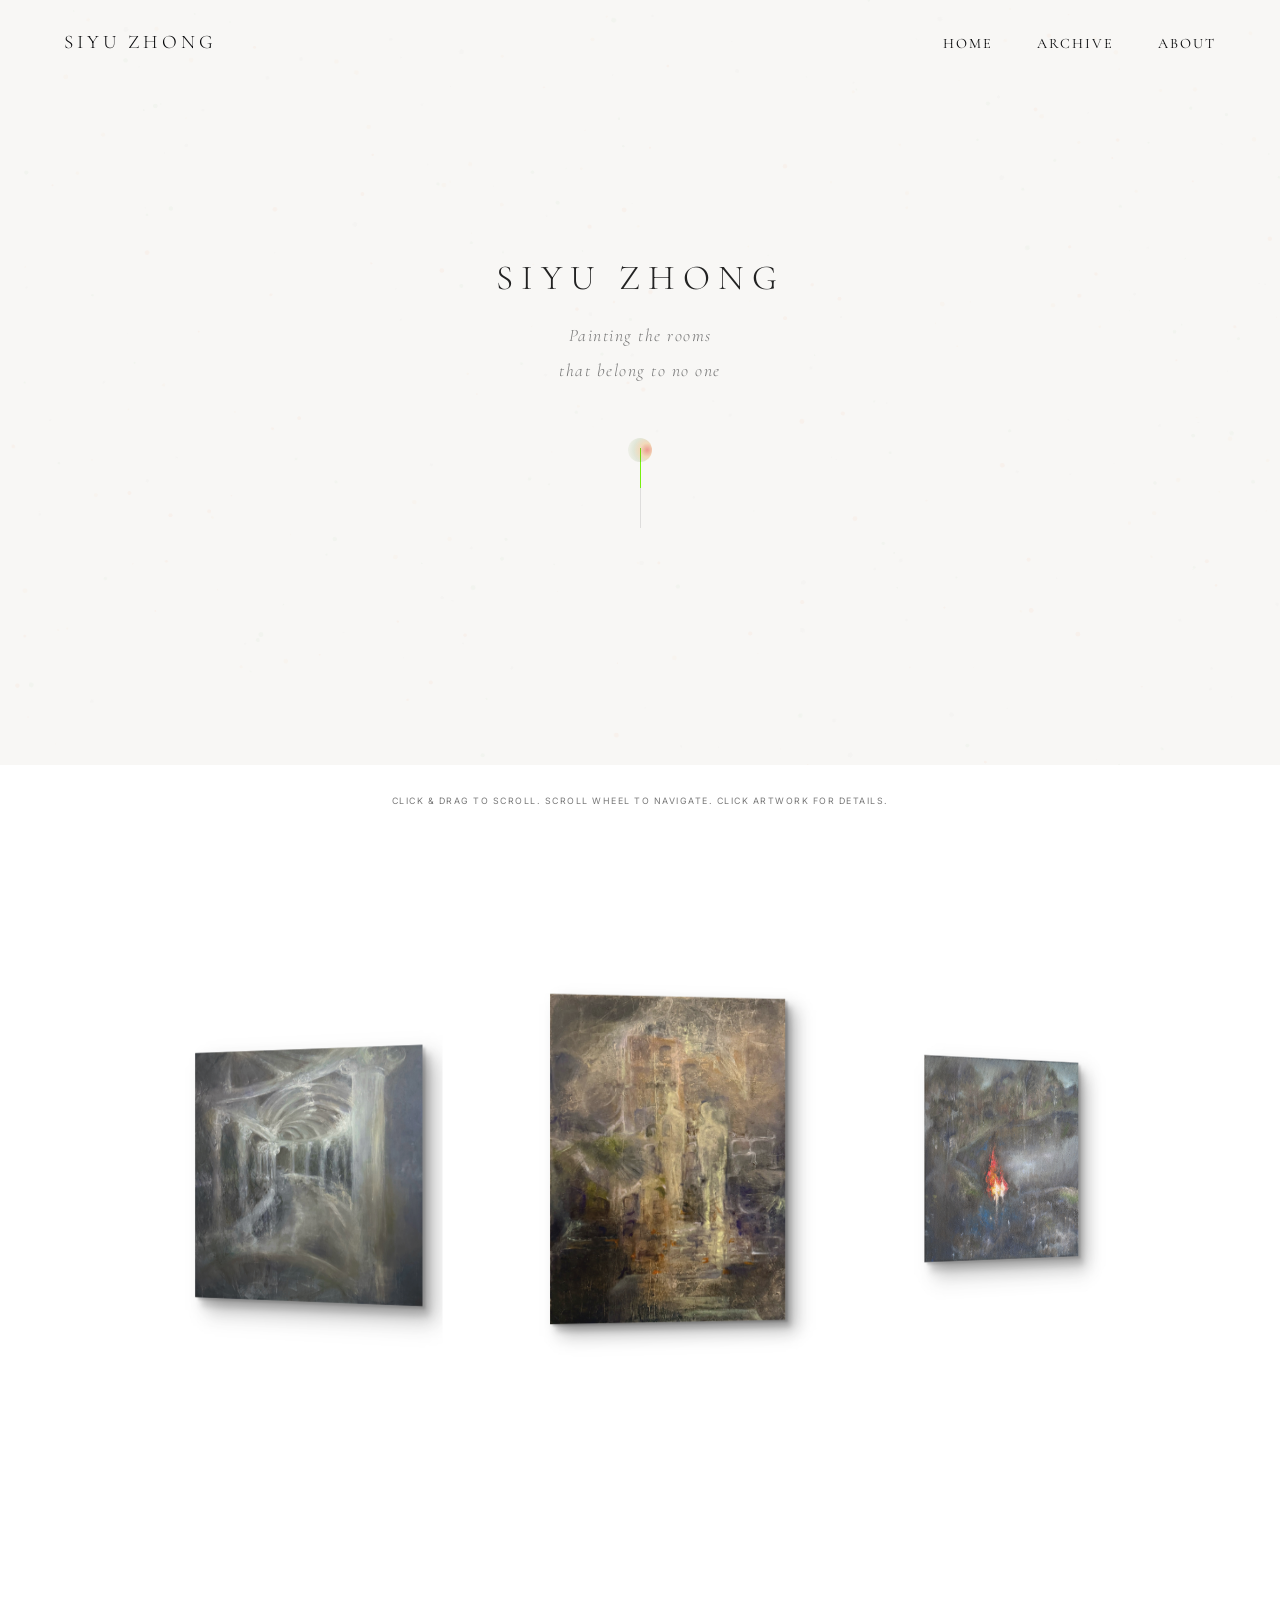
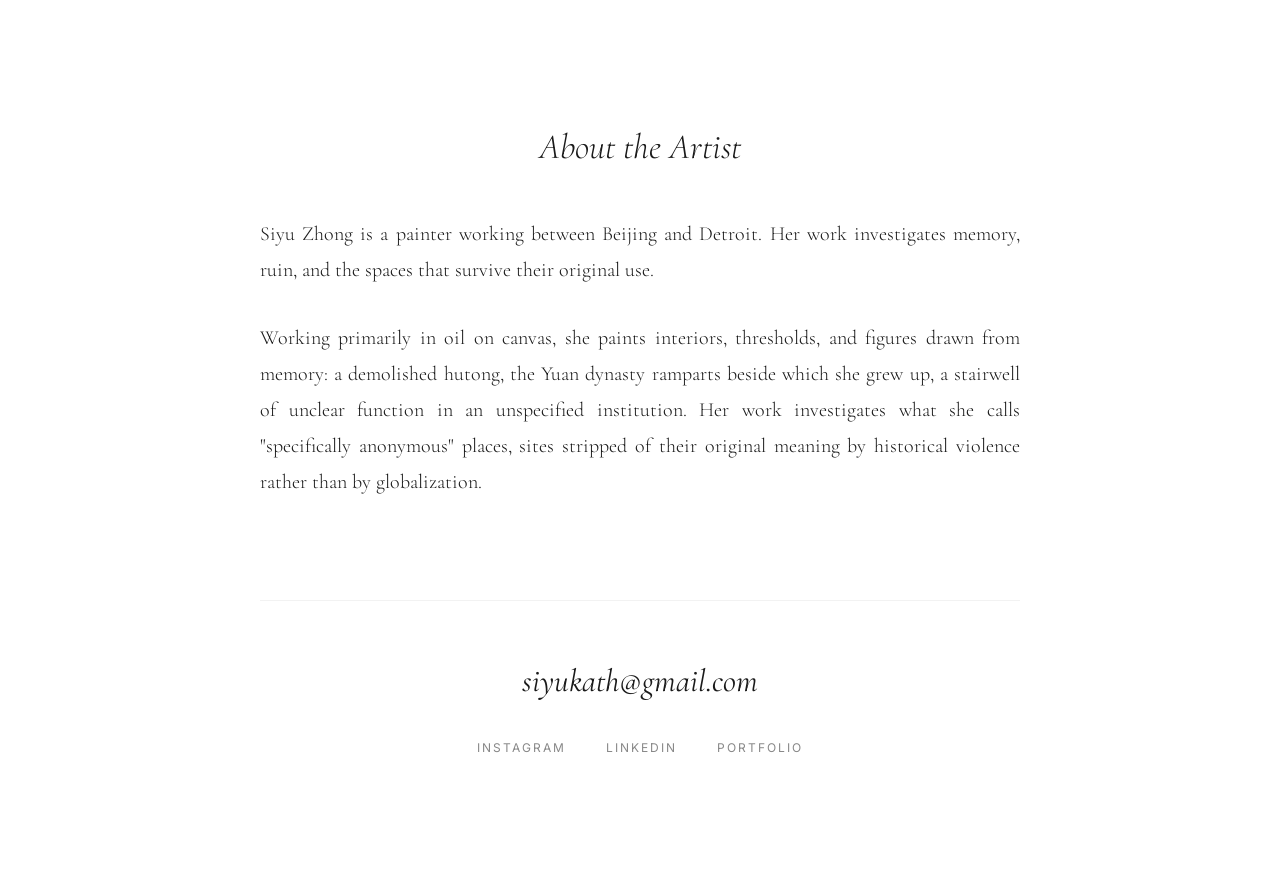
==== commit a3183af3: "Update artwork gallery ordering, rename images, and correct artwork metadata" ====
--- a/index.html
+++ b/index.html
@@ -6,6 +6,8 @@
     <title>Siyu Zhong</title>
     <link href="https://fonts.googleapis.com/css2?family=Cormorant+Garamond:ital,wght@0,300;0,400;1,300;1,400&family=Inter:wght@300;400&display=swap" rel="stylesheet">
     <link rel="stylesheet" href="style.css">
+    <link rel="icon" type="image/png" href="favicon.png">
+    <link rel="apple-touch-icon" href="favicon.png">
 </head>
 <body>
 
@@ -23,8 +25,8 @@
         <div class="hero-content" id="heroContent">
             <h1 class="artist-name">Siyu Zhong</h1>
             <p class="hero-quote">
-                Illustrations are the mirrors<br>
-                Emotions are the reflections
+                Painting the rooms<br>
+                that belong to no one
             </p>
             <div class="scroll-indicator">
                 <div class="scroll-line"></div>
@@ -38,39 +40,117 @@
 
     <section class="spatial-gallery-section" id="gallery">
         <div class="gallery-instructions">
-            <p>Click & Drag to pan. Scroll to zoom. Click artwork for details.</p>
+            <p>Click & Drag to scroll. Scroll wheel to navigate. Click artwork for details.</p>
         </div>
         
         <div class="viewport" id="viewport">
             <div class="world" id="world">
-                <div class="artwork" style="transform: translate(-40vw, -10vh) scale(1.2);" 
-                     data-title="Bone & Structure" data-medium="Oil on Canvas" data-size="40 in x 15 in" data-year="2024">
-                    <img src="Bone and Iris.JPG" alt="Bone & Structure">
-                    <div class="caption">Bone & Structure</div>
-                </div>
-                
-                <div class="artwork" style="transform: translate(20vw, -25vh) scale(0.9);"
-                     data-title="In Remembrance of the Family" data-medium="Oil Painting" data-size="60 in x 60 in" data-year="2025">
-                    <img src="In Rememberance of the Family.jpg" alt="In Rememberance">
+                <div class="artwork" 
+                     data-title="Arches" data-medium="Oil on Canvas" data-size="60 in x 60 in" data-year="2025">
+                    <img src="img/Zhong_Siyu_Arches_2025.jpg" alt="Arches">
+                    <div class="caption">Arches</div>
+                </div>
+
+                <div class="artwork"
+                     data-title="Jimen Yanshu" data-medium="Oil on Canvas" data-size="16 in x 24 in" data-year="2026">
+                    <img src="img/Zhong_Siyu_Jimen_Yanshu_2026.jpg" alt="Jimen Yanshu">
+                    <div class="caption">Jimen Yanshu</div>
+                </div>
+
+                <div class="artwork"
+                     data-title="In Remembrance of the Family" data-medium="Oil on Canvas" data-size="12 in x 12 in" data-year="2025">
+                    <img src="img/Zhong_Siyu_In_Remembrance_of_the_Family_2025.jpg" alt="In Remembrance of the Family">
                     <div class="caption">In Remembrance of the Family</div>
                 </div>
 
-                <div class="artwork" style="transform: translate(-10vw, 30vh) scale(1.1);"
-                     data-title="New Death" data-medium="Oil on Canvas / Diptych" data-size="72 in x 48 in" data-year="2024">
-                    <img src="new death.jpg" alt="New Death">
+                <div class="artwork"
+                     data-title="Playground" data-medium="Oil on Canvas" data-size="36 in x 48 in" data-year="2025">
+                    <img src="img/Zhong_Siyu_Playground_2025.jpg" alt="Playground">
+                    <div class="caption">Playground</div>
+                </div>
+
+                <div class="artwork"
+                     data-title="South of Luozhuang" data-medium="Oil on Canvas" data-size="16 in x 16 in" data-year="2026">
+                    <img src="img/Zhong_Siyu_South_of_Luozhuang_2026.jpg" alt="South of Luozhuang">
+                    <div class="caption">South of Luozhuang</div>
+                </div>
+
+                <div class="artwork"
+                     data-title="Window at Night" data-medium="Oil on Canvas" data-size="12 in x 12 in" data-year="2026">
+                    <img src="img/Zhong_Siyu_Window_at_Night_2026.jpg" alt="Window at Night">
+                    <div class="caption">Window at Night</div>
+                </div>
+
+                <div class="artwork"
+                     data-title="Bone & Iris" data-medium="Oil on Canvas" data-size="40 in x 15 in" data-year="2024">
+                    <img src="img/Zhong_Siyu_Bone_Iris_2024.jpg" alt="Bone & Iris">
+                    <div class="caption">Bone & Iris</div>
+                </div>
+
+                <div class="artwork"
+                     data-title="New Death" data-medium="Oil on Canvas" data-size="72 in x 48 in" data-year="2024">
+                    <img src="img/Zhong_Siyu_New_Death_2024.jpg" alt="New Death">
                     <div class="caption">New Death</div>
                 </div>
 
-                <div class="artwork" style="transform: translate(45vw, 15vh) scale(1.3);"
-                     data-title="Dignity in Defeats" data-medium="Mixed Media on Canvas" data-size="50 in x 30 in" data-year="2025">
-                    <img src="Dignity in Defeats.jpg" alt="Dignity in Defeats">
+                <div class="artwork"
+                     data-title="Dignity in Defeats" data-medium="Oil on Canvas" data-size="50 in x 30 in" data-year="2025">
+                    <img src="img/Zhong_Siyu_Dignity_in_Defeats_2025.jpg" alt="Dignity in Defeats">
                     <div class="caption">Dignity in Defeats</div>
                 </div>
 
-                <div class="artwork" style="transform: translate(-60vw, 20vh) scale(0.85);"
-                     data-title="Classical Arches" data-medium="Oil Painting" data-size="60 in x 60 in" data-year="2025">
-                    <img src="Arches.jpg" alt="Arches">
-                    <div class="caption">Arches</div>
+                <div class="artwork"
+                     data-title="Mud Ice" data-medium="Oil on Canvas" data-size="TBD" data-year="2024">
+                    <img src="img/Zhong_Siyu_Mud_Ice_2024.jpg" alt="Mud Ice">
+                    <div class="caption">Mud Ice</div>
+                </div>
+
+                <div class="artwork"
+                     data-title="Pale Star" data-medium="Oil on Canvas" data-size="TBD" data-year="2024">
+                    <img src="img/Zhong_Siyu_Pale_Star_2024.jpg" alt="Pale Star">
+                    <div class="caption">Pale Star</div>
+                </div>
+
+                <div class="artwork"
+                     data-title="Milk Tooth" data-medium="Oil on Canvas" data-size="16 in x 24 in" data-year="2026">
+                    <img src="img/Zhong_Siyu_Milk_Tooth_2026.jpg" alt="Milk Tooth">
+                    <div class="caption">Milk Tooth</div>
+                </div>
+
+                <div class="artwork"
+                     data-title="Relics" data-medium="Oil on Canvas" data-size="TBD" data-year="2024">
+                    <img src="img/Zhong_Siyu_Relics_2024.jpg" alt="Relics">
+                    <div class="caption">Relics</div>
+                </div>
+
+                <div class="artwork"
+                     data-title="To Your Mountain" data-medium="Oil on Canvas" data-size="TBD" data-year="2024">
+                    <img src="img/Zhong_Siyu_To_Your_Mountain_2024.jpg" alt="To Your Mountain">
+                    <div class="caption">To Your Mountain</div>
+                </div>
+
+                <div class="artwork"
+                     data-title="Untitled 7" data-medium="Oil on Canvas" data-size="TBD" data-year="2024">
+                    <img src="img/Zhong_Siyu_Untitled_7_2024.jpg" alt="Untitled 7">
+                    <div class="caption">Untitled 7</div>
+                </div>
+
+                <div class="artwork"
+                     data-title="Fine Rain" data-medium="Oil on Canvas" data-size="TBD" data-year="2024">
+                    <img src="img/Zhong_Siyu_Fine_Rain_2024.jpg" alt="Fine Rain">
+                    <div class="caption">Fine Rain</div>
+                </div>
+
+                <div class="artwork"
+                     data-title="Texture" data-medium="Oil on Canvas" data-size="TBD" data-year="2024">
+                    <img src="img/Zhong_Siyu_Texture_2024.jpg" alt="Texture">
+                    <div class="caption">Texture</div>
+                </div>
+
+                <div class="artwork"
+                     data-title="Untitled" data-medium="Oil on Canvas" data-size="TBD" data-year="2024">
+                    <img src="img/Zhong_Siyu_Untitled_2024.jpg" alt="Untitled">
+                    <div class="caption">Untitled</div>
                 </div>
             </div>
         </div>
@@ -84,10 +164,10 @@
         <div class="about-container">
             <h2 class="reveal-text section-title">About the Artist</h2>
             <p class="reveal-text">
-                Siyu, an artist and designer from Beijing, China, is currently studying dual degrees in Art & Design and UI/UX, with a minor in Business, at the University of Michigan.
+                Siyu Zhong is a painter working between Beijing and Detroit. Her work investigates memory, ruin, and the spaces that survive their original use.
             </p>
             <p class="reveal-text">
-                Through her art, Siyu seeks to evoke a sense of "otherworldly beauty," offering viewers a transcendent experience that resonates with the unconscious mind. Her creative vision bridges the gap between familiar and fantastical, forging a deeper connection with audiences through immersive, thought-provoking worlds.
+                Working primarily in oil on canvas, she paints interiors, thresholds, and figures drawn from memory: a demolished hutong, the Yuan dynasty ramparts beside which she grew up, a stairwell of unclear function in an unspecified institution. Her work investigates what she calls "specifically anonymous" places, sites stripped of their original meaning by historical violence rather than by globalization.
             </p>
 
             <div class="contact-info reveal-text">
--- a/style.css
+++ b/style.css
@@ -106,26 +106,93 @@
 }
 
 /* =========================================
-   空间画廊 (保持不变)
+   空间画廊 - Horizontal 3D Scroll Gallery
    ========================================= */
 .spatial-gallery-section { 
     position: relative; 
     width: 100vw; 
-    height: 80vh; 
-    background: rgb(252, 252, 253); /* semi-transparent so the ink animation continues */
+    height: 90vh; 
+    background: rgb(255, 255, 255);
     overflow: hidden; 
-    cursor: grab; 
+    cursor: grab;
+    perspective: 1200px;
+    display: flex;
+    flex-direction: column;
+    justify-content: center;
+    padding: 80px 0;
+    z-index: 1;
 }
 .spatial-gallery-section:active { cursor: grabbing; }
 .gallery-instructions { position: absolute; top: 30px; left: 50%; transform: translateX(-50%); z-index: 10; font-size: 0.55rem; letter-spacing: 1.5px; color: #777; pointer-events: none; text-transform: uppercase;}
-.viewport { width: 100%; height: 100%; perspective: 1000px; }
-.world { position: relative; width: 100%; height: 100%; transform-style: preserve-3d; transform-origin: center center; transition: transform 0.1s ease-out; }
-
-.artwork { position: absolute; top: 50%; left: 50%; display: flex; flex-direction: column; align-items: center; cursor: pointer; will-change: transform; }
-.artwork img { max-height: 50vh; max-width: 40vw; object-fit: contain; box-shadow: 0 20px 50px rgba(0,0,0,0.1); transition: transform 0.4s ease, box-shadow 0.4s ease; pointer-events: none; }
-.artwork:hover img { transform: translateY(-10px) scale(1.02); box-shadow: 0 30px 60px rgba(0,0,0,0.15); }
-.artwork .caption { font-family: var(--font-serif); margin-top: 15px; font-size: 1.5rem; font-style: italic; opacity: 0; transition: opacity 0.4s ease; color: #444;}
-.artwork:hover .caption { opacity: 1; }
+
+.viewport { 
+    width: 100%; 
+    flex: 1;
+    overflow: hidden;
+    perspective: 1200px;
+}
+
+.world { 
+    position: relative; 
+    width: 100%; 
+    height: 100%; 
+    transform-style: preserve-3d; 
+    transform-origin: center center; 
+    display: flex;
+    align-items: center;
+    will-change: transform;
+    z-index: 2;
+}
+
+.artwork { 
+    position: relative;
+    flex-shrink: 0;
+    width: 30vw;
+    height: 100%;
+    display: flex; 
+    flex-direction: column; 
+    align-items: center;
+    justify-content: center;
+    cursor: pointer; 
+    will-change: transform;
+    transform-style: preserve-3d;
+    margin: 0 3vw;
+    pointer-events: auto;
+    z-index: 1;
+}
+
+.artwork img { 
+    max-height: 60vh; 
+    max-width: 100%; 
+    object-fit: contain; 
+    /*box-shadow: 0 20px 50px rgba(0,0,0,0.1); */
+    transition: transform 0.4s ease, box-shadow 0.4s ease, filter 0.4s ease; 
+    pointer-events: auto; 
+}
+
+.artwork:hover img { 
+    transform: translateY(-15px) scale(1.03); 
+    /*box-shadow: 0 30px 70px rgba(0,0,0,0.2);  */
+    filter: brightness(1.05);
+}
+
+.artwork:hover { z-index: 5; }
+
+.artwork .caption { 
+    font-family: var(--font-serif); 
+    font-size: 1.3rem; 
+    font-style: italic; 
+    opacity: 0; 
+    transition: opacity 0.4s ease; 
+    color: #444;
+    text-align: center;
+    pointer-events: none;
+    will-change: opacity;
+}
+
+.artwork:hover .caption { 
+    opacity: 1 !important; 
+}
 
 /* =========================================
    About 区域 (保持不变)
@@ -148,7 +215,7 @@
    ========================================= */
 .artwork-modal { position: fixed; top: 0; left: 0; width: 100vw; height: 100vh; background-color: #FAFAFA; z-index: 1000; display: flex; opacity: 0; pointer-events: none; transition: opacity 0.5s ease; }
 .artwork-modal.active { opacity: 1; pointer-events: auto; }
-.close-modal-btn { position: absolute; top: 40px; right: 5vw; background: none; border: none; font-family: var(--font-serif); font-size: 0.75rem; letter-spacing: 2px; color: var(--text-dark); cursor: pointer; z-index: 1001; transition: opacity 0.3s ease; text-transform: uppercase;}
+.close-modal-btn { position: absolute; top: 40px; right: 5vw; background: none; border: none; font-family: var(--font-serif); font-size: 1rem; letter-spacing: 2px; color: var(--text-dark); cursor: pointer; z-index: 1001; transition: opacity 0.3s ease; text-transform: uppercase;}
 .close-modal-btn:hover { color: #95d35f }
 .modal-split-container { display: flex; width: 100%; height: 100%; }
 .modal-left { flex: 1.2; height: 100%; display: flex; justify-content: center; align-items: center; padding: 120px; background-color: #ffffff; }
@@ -343,8 +410,8 @@
     position: fixed;
     top: 0;
     left: 0;
-    width: 16px;
-    height: 16px;
+    width: 24px;
+    height: 24px;
     /* CHANGED: Anchor the red to the right side (80% 50%) */
     background: radial-gradient(circle at 80% 50%, 
         rgba(235, 100, 80, 0.6) 0%,   
@@ -380,7 +447,7 @@
 /* Blob morphing animation for uneven, liquid edges */
 @keyframes organicWave {
     0% { 
-        width: 16px; height: 16px; opacity: 1;
+        width: 24px; height: 24px; opacity: 1;
         border-radius: 40% 60% 70% 30% / 40% 50% 60% 50%; /* Uneven shape */
         transform: translate(-50%, -50%) rotate(0deg);
     }
@@ -453,10 +520,9 @@
 @media (max-width: 900px) {
     .carousel-nav { top: 35%; /* Adjusts for mobile layout where image is on top */ }
 }
-/* =========================================
-   Artwork Modal Dissolve Transitions
-   ========================================= */
-/* Target the image and the text container for simultaneous fading */
-#modalImg, .modal-right {
-    transition: opacity 1s ease-in-out; /* Reduced from 2s to 1s for smoother, quicker transitions */
-}
+
+
+/* Hide the default system cursor everywhere */
+* {
+    cursor: none !important;
+}
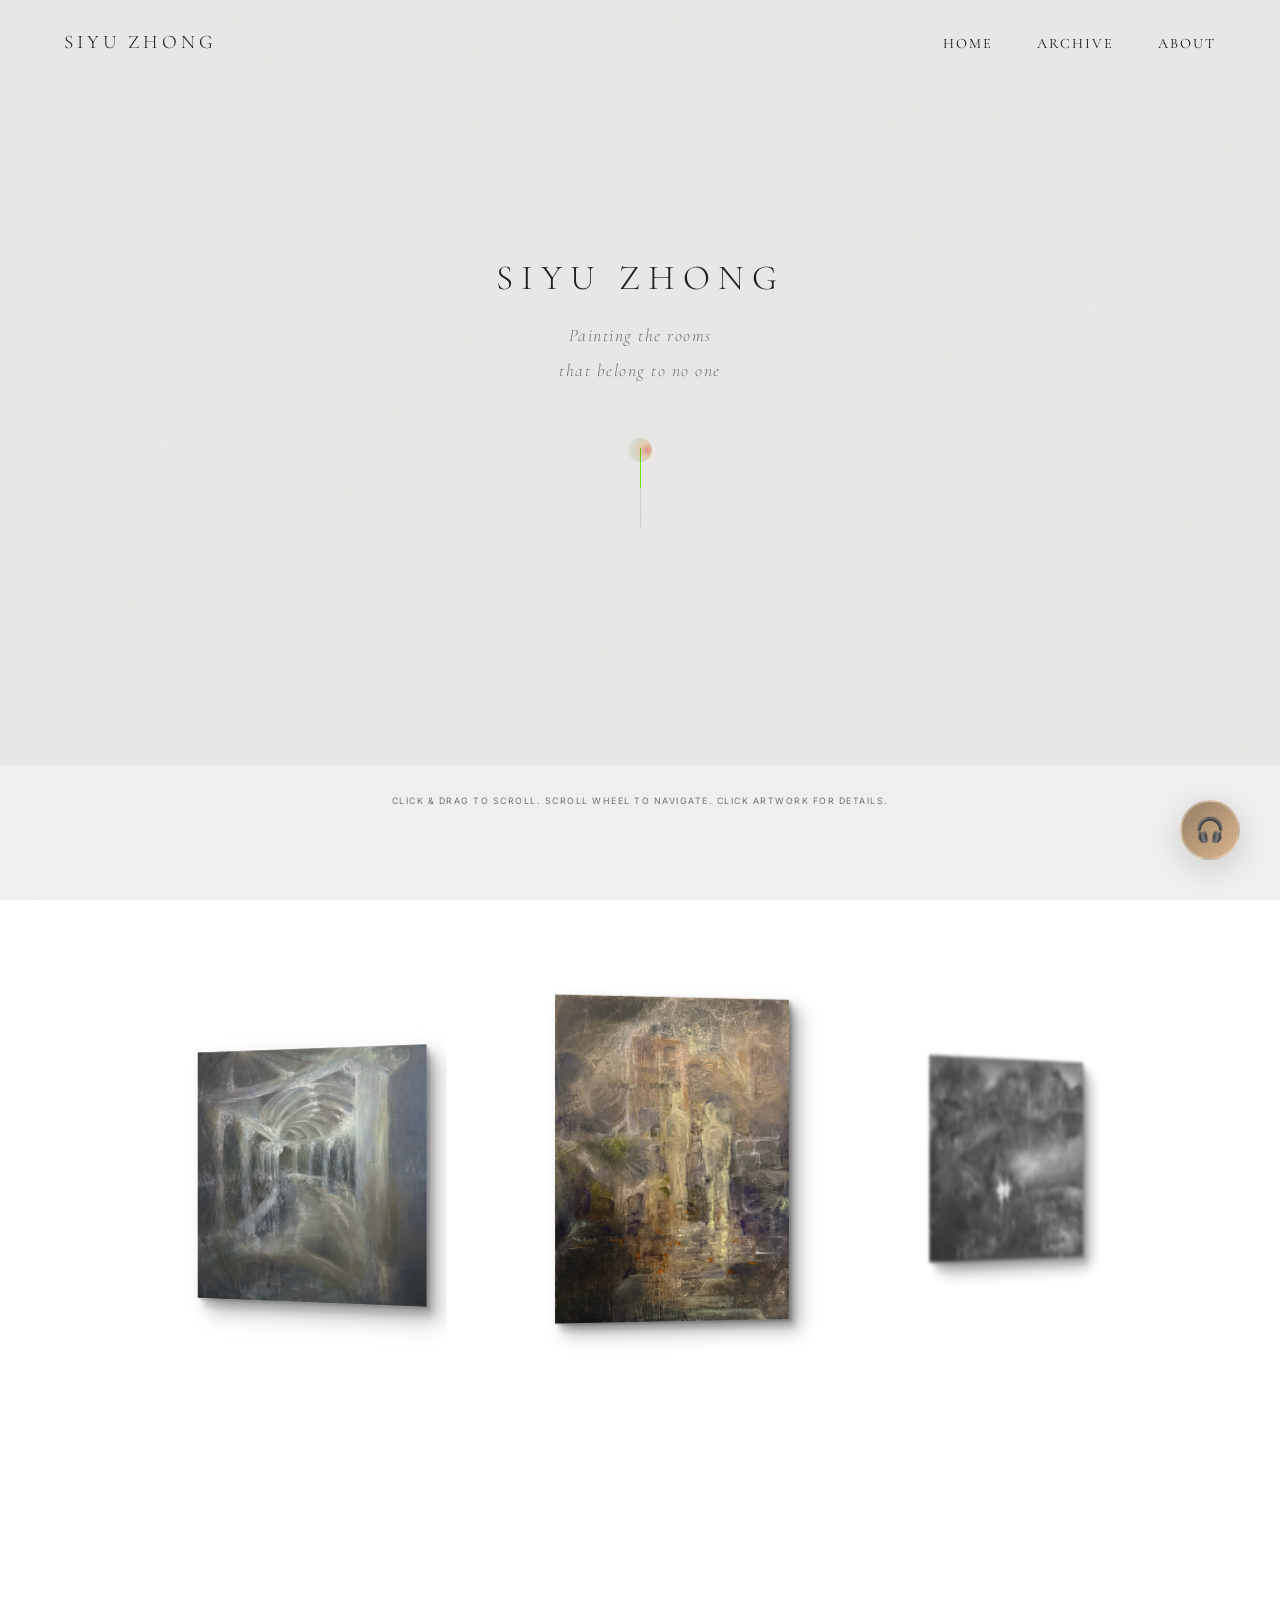
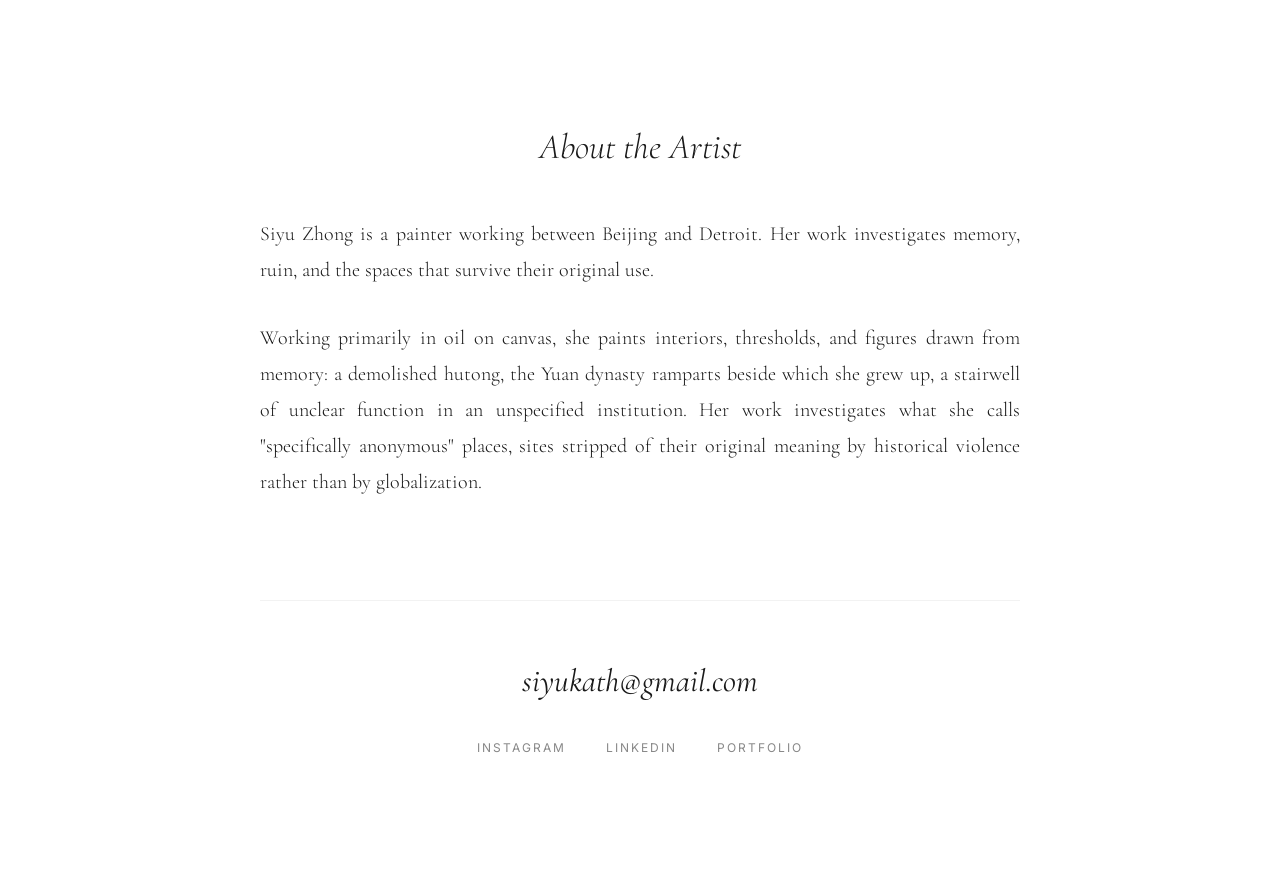
==== commit 16257d06: "Add premium micro-interactions system (fixed): palette loading, canvas texture, chiaroscuro cursor, " ====
--- a/index.html
+++ b/index.html
@@ -6,6 +6,7 @@
     <title>Siyu Zhong</title>
     <link href="https://fonts.googleapis.com/css2?family=Cormorant+Garamond:ital,wght@0,300;0,400;1,300;1,400&family=Inter:wght@300;400&display=swap" rel="stylesheet">
     <link rel="stylesheet" href="style.css">
+    <link rel="stylesheet" href="micro-interactions.css">
     <link rel="icon" type="image/png" href="favicon.png">
     <link rel="apple-touch-icon" href="favicon.png">
 </head>
@@ -217,7 +218,6 @@
 
     <script src="script.js"></script>
     <script src="fluid-cursor.js"></script>
-    
-</script>
+    <script src="micro-interactions.js"></script>
 </body>
 </html>
--- a/micro-interactions.css
+++ b/micro-interactions.css
@@ -0,0 +1,484 @@
+/**
+ * ========================================
+ * MICRO-INTERACTIONS STYLES
+ * Artistic Premium Experience CSS
+ * ========================================
+ */
+
+/* ========================================
+   1. PALETTE LOADING ANIMATION
+   ======================================== */
+
+.palette-loading-container {
+    position: fixed;
+    top: 0;
+    left: 0;
+    width: 100%;
+    height: 100%;
+    display: flex;
+    flex-direction: column;
+    justify-content: center;
+    align-items: center;
+    background: linear-gradient(135deg, #ffffff 0%, #f5f5f5 100%);
+    backdrop-filter: blur(10px);
+    z-index: 9999;
+    opacity: 1;
+    transition: opacity 0.8s cubic-bezier(0.25, 1, 0.5, 1);
+}
+
+.palette-loading-container.fade-out {
+    opacity: 0;
+    pointer-events: none;
+}
+
+.palette-loader {
+    position: relative;
+    width: 120px;
+    height: 120px;
+    margin-bottom: 40px;
+}
+
+/* 调色盘基础圆 */
+.palette-circle {
+    position: absolute;
+    top: 50%;
+    left: 50%;
+    width: 100%;
+    height: 100%;
+    border: 2px solid rgba(100, 80, 60, 0.2);
+    border-radius: 50%;
+    transform: translate(-50%, -50%);
+    animation: paletteCircleRotate 8s linear infinite;
+}
+
+@keyframes paletteCircleRotate {
+    from { transform: translate(-50%, -50%) rotate(0deg); }
+    to { transform: translate(-50%, -50%) rotate(360deg); }
+}
+
+/* 油画颜料晕染 */
+.paint-blob {
+    position: absolute;
+    border-radius: 50%;
+    filter: blur(25px);
+    opacity: 0.7;
+    animation: paintBlobFlow 3s cubic-bezier(0.25, 1, 0.5, 1) infinite;
+}
+
+.blob-1 {
+    width: 45px;
+    height: 45px;
+    background: rgba(139, 115, 85, 0.8);
+    top: -10px;
+    left: 50%;
+    transform: translateX(-50%);
+    animation-delay: 0s;
+}
+
+.blob-2 {
+    width: 40px;
+    height: 40px;
+    background: rgba(212, 165, 116, 0.7);
+    bottom: -8px;
+    left: 20%;
+    animation-delay: 0.5s;
+}
+
+.blob-3 {
+    width: 35px;
+    height: 35px;
+    background: rgba(45, 62, 80, 0.75);
+    top: 25%;
+    right: -5px;
+    animation-delay: 1s;
+}
+
+.blob-4 {
+    width: 40px;
+    height: 40px;
+    background: rgba(232, 212, 196, 0.65);
+    bottom: 15%;
+    right: 15%;
+    animation-delay: 1.5s;
+}
+
+@keyframes paintBlobFlow {
+    0%, 100% {
+        transform: translate(0, 0) scale(1);
+        opacity: 0.7;
+    }
+    50% {
+        transform: translate(var(--tx, 10px), var(--ty, -10px)) scale(0.95);
+        opacity: 0.5;
+    }
+}
+
+.blob-2 { --tx: -15px; --ty: 12px; }
+.blob-3 { --tx: 18px; --ty: -8px; }
+.blob-4 { --tx: -12px; --ty: 15px; }
+
+.loading-text {
+    font-family: 'Cormorant Garamond', serif;
+    font-size: 1rem;
+    letter-spacing: 3px;
+    color: rgba(26, 26, 26, 0.6);
+    text-align: center;
+    animation: fadeInUp 1s ease-out;
+}
+
+@keyframes fadeInUp {
+    from {
+        opacity: 0;
+        transform: translateY(10px);
+    }
+    to {
+        opacity: 1;
+        transform: translateY(0);
+    }
+}
+
+/* ========================================
+   2. UNDERDRAWING SCROLL EFFECT
+   ======================================== */
+
+.artwork img {
+    --load-progress: 0;
+    transition: filter 0.6s cubic-bezier(0.25, 1, 0.5, 1);
+}
+
+.artwork img.underdrawing-loading {
+    filter: 
+        grayscale(1) 
+        brightness(0.95)
+        contrast(1.2)
+        blur(2px);
+    background-image: linear-gradient(
+        45deg,
+        rgba(200, 200, 200, 0.3) 0%,
+        rgba(220, 220, 220, 0.3) 10%,
+        transparent 10%,
+        transparent 20%,
+        rgba(200, 200, 200, 0.3) 20%
+    );
+    background-size: 20px 20px;
+    animation: skeletonShimmer 2s infinite;
+}
+
+.artwork img.underdrawing-loaded {
+    filter: none;
+    animation: paintInColor 0.8s cubic-bezier(0.25, 1, 0.5, 1) forwards;
+}
+
+@keyframes skeletonShimmer {
+    0% {
+        background-position: -1000px 0;
+    }
+    100% {
+        background-position: 1000px 0;
+    }
+}
+
+@keyframes paintInColor {
+    0% {
+        filter: grayscale(1) brightness(0.9) contrast(1.1);
+        opacity: 0.8;
+    }
+    50% {
+        filter: grayscale(0.5) brightness(0.95) contrast(1.05);
+    }
+    100% {
+        filter: grayscale(0) brightness(1) contrast(1);
+        opacity: 1;
+    }
+}
+
+/* ========================================
+   3. CURATOR TOUR MODE STYLES
+   ======================================== */
+
+.curator-tour-container {
+    position: fixed;
+    bottom: 40px;
+    right: 40px;
+    z-index: 50;
+}
+
+.curator-toggle {
+    width: 60px;
+    height: 60px;
+    border-radius: 50%;
+    background: linear-gradient(135deg, rgba(139, 115, 85, 0.9), rgba(212, 165, 116, 0.8));
+    border: 2px solid rgba(255, 255, 255, 0.3);
+    backdrop-filter: blur(10px);
+    cursor: pointer;
+    display: flex;
+    align-items: center;
+    justify-content: center;
+    font-size: 1.5rem;
+    transition: all 0.3s cubic-bezier(0.25, 1, 0.5, 1);
+    box-shadow: 0 8px 32px rgba(0, 0, 0, 0.15);
+    color: white;
+}
+
+.curator-toggle:hover {
+    transform: scale(1.1) translateY(-5px);
+    background: linear-gradient(135deg, rgba(139, 115, 85, 1), rgba(212, 165, 116, 1));
+    box-shadow: 0 12px 48px rgba(0, 0, 0, 0.25);
+}
+
+.curator-toggle:active {
+    transform: scale(0.95);
+}
+
+.curator-icon {
+    display: inline-block;
+    animation: curatorPulse 3s ease-in-out infinite;
+}
+
+@keyframes curatorPulse {
+    0%, 100% { transform: scale(1); }
+    50% { transform: scale(1.1); }
+}
+
+.curator-panel {
+    position: absolute;
+    bottom: 80px;
+    right: 0;
+    width: 320px;
+    background: rgba(255, 255, 255, 0.95);
+    backdrop-filter: blur(20px);
+    border: 1px solid rgba(139, 115, 85, 0.2);
+    border-radius: 12px;
+    box-shadow: 0 16px 64px rgba(0, 0, 0, 0.12);
+    padding: 0;
+    animation: panelSlideIn 0.4s cubic-bezier(0.25, 1, 0.5, 1);
+}
+
+@keyframes panelSlideIn {
+    from {
+        opacity: 0;
+        transform: translateY(20px) scale(0.95);
+    }
+    to {
+        opacity: 1;
+        transform: translateY(0) scale(1);
+    }
+}
+
+.curator-header {
+    display: flex;
+    justify-content: space-between;
+    align-items: center;
+    padding: 20px;
+    border-bottom: 1px solid rgba(139, 115, 85, 0.1);
+}
+
+.curator-header h3 {
+    font-family: 'Cormorant Garamond', serif;
+    font-size: 1.1rem;
+    letter-spacing: 2px;
+    margin: 0;
+    color: #2C3E50;
+}
+
+.curator-close {
+    background: none;
+    border: none;
+    font-size: 1.5rem;
+    cursor: pointer;
+    color: #888;
+    transition: color 0.2s;
+}
+
+.curator-close:hover {
+    color: #333;
+}
+
+.curator-content {
+    padding: 20px;
+}
+
+.tour-narrative {
+    margin-bottom: 20px;
+    min-height: 60px;
+}
+
+.narrative-intro {
+    font-size: 0.9rem;
+    line-height: 1.6;
+    color: #555;
+    font-style: italic;
+    margin: 0;
+    opacity: 1;
+    transition: opacity 0.3s ease;
+}
+
+.narrative-intro.narrative-fade-in {
+    animation: narrativeFadeIn 0.6s cubic-bezier(0.25, 1, 0.5, 1);
+}
+
+@keyframes narrativeFadeIn {
+    0% {
+        opacity: 0;
+        transform: translateY(-5px);
+    }
+    100% {
+        opacity: 1;
+        transform: translateY(0);
+    }
+}
+
+.tour-controls {
+    display: flex;
+    flex-direction: column;
+    gap: 12px;
+}
+
+.tour-controls label {
+    display: flex;
+    align-items: center;
+    font-size: 0.85rem;
+    color: #666;
+    cursor: pointer;
+}
+
+.tour-controls input[type="checkbox"] {
+    margin-right: 8px;
+    cursor: pointer;
+}
+
+.tour-volume-slider {
+    width: 100%;
+    height: 4px;
+    border-radius: 2px;
+    background: linear-gradient(to right, rgba(139, 115, 85, 0.2), rgba(139, 115, 85, 0.4));
+    outline: none;
+    cursor: pointer;
+    -webkit-appearance: none;
+}
+
+.tour-volume-slider::-webkit-slider-thumb {
+    -webkit-appearance: none;
+    appearance: none;
+    width: 14px;
+    height: 14px;
+    border-radius: 50%;
+    background: rgba(139, 115, 85, 0.8);
+    cursor: pointer;
+    transition: background 0.2s;
+}
+
+.tour-volume-slider::-webkit-slider-thumb:hover {
+    background: rgba(139, 115, 85, 1);
+}
+
+.tour-volume-slider::-moz-range-thumb {
+    width: 14px;
+    height: 14px;
+    border-radius: 50%;
+    background: rgba(139, 115, 85, 0.8);
+    cursor: pointer;
+    border: none;
+}
+
+/* ========================================
+   PAGE TRANSITION EFFECT
+   ======================================== */
+
+body.page-transitioning {
+    animation: pageTransitionOut 0.6s cubic-bezier(0.25, 1, 0.5, 1) forwards;
+}
+
+@keyframes pageTransitionOut {
+    0% {
+        opacity: 1;
+        transform: scale(1);
+    }
+    100% {
+        opacity: 0;
+        transform: scale(0.98);
+    }
+}
+
+/* ========================================
+   RESPONSIVE DESIGN
+   ======================================== */
+
+@media (max-width: 768px) {
+    .curator-tour-container {
+        bottom: 20px;
+        right: 20px;
+    }
+
+    .curator-toggle {
+        width: 50px;
+        height: 50px;
+        font-size: 1.2rem;
+    }
+
+    .curator-panel {
+        width: 280px;
+        bottom: 70px;
+    }
+
+    .palette-loader {
+        width: 100px;
+        height: 100px;
+    }
+}
+
+/* ========================================
+   CHIAROSCURO LIGHT (已在JS中实现)
+   ======================================== */
+
+#chiaroscuroLight {
+    will-change: transform;
+    transition: none;
+}
+
+#chiaroscuroLight:hover {
+    filter: blur(40px) !important;
+}
+
+/* ========================================
+   CANVAS TEXTURE OVERLAY ENHANCEMENT
+   ======================================== */
+
+#canvasTextureOverlay {
+    mix-blend-mode: multiply;
+}
+
+/* 悬停时增强纹理 */
+.artwork:hover ~ #canvasTextureOverlay {
+    opacity: 0.12;
+}
+
+/* ========================================
+   SMOOTH SCROLLING & ANIMATIONS
+   ======================================== */
+
+html {
+    scroll-behavior: smooth;
+}
+
+/* 全局过渡缓动 - 高级感核心 */
+* {
+    --ease-smooth: cubic-bezier(0.25, 1, 0.5, 1);
+}
+
+/* 元素进入视图时的淡入 */
+.reveal-divider {
+    animation: fadeInReveal 0.8s var(--ease-smooth) forwards;
+    opacity: 0;
+}
+
+@keyframes fadeInReveal {
+    from {
+        opacity: 0;
+        transform: translateY(20px);
+    }
+    to {
+        opacity: 1;
+        transform: translateY(0);
+    }
+}
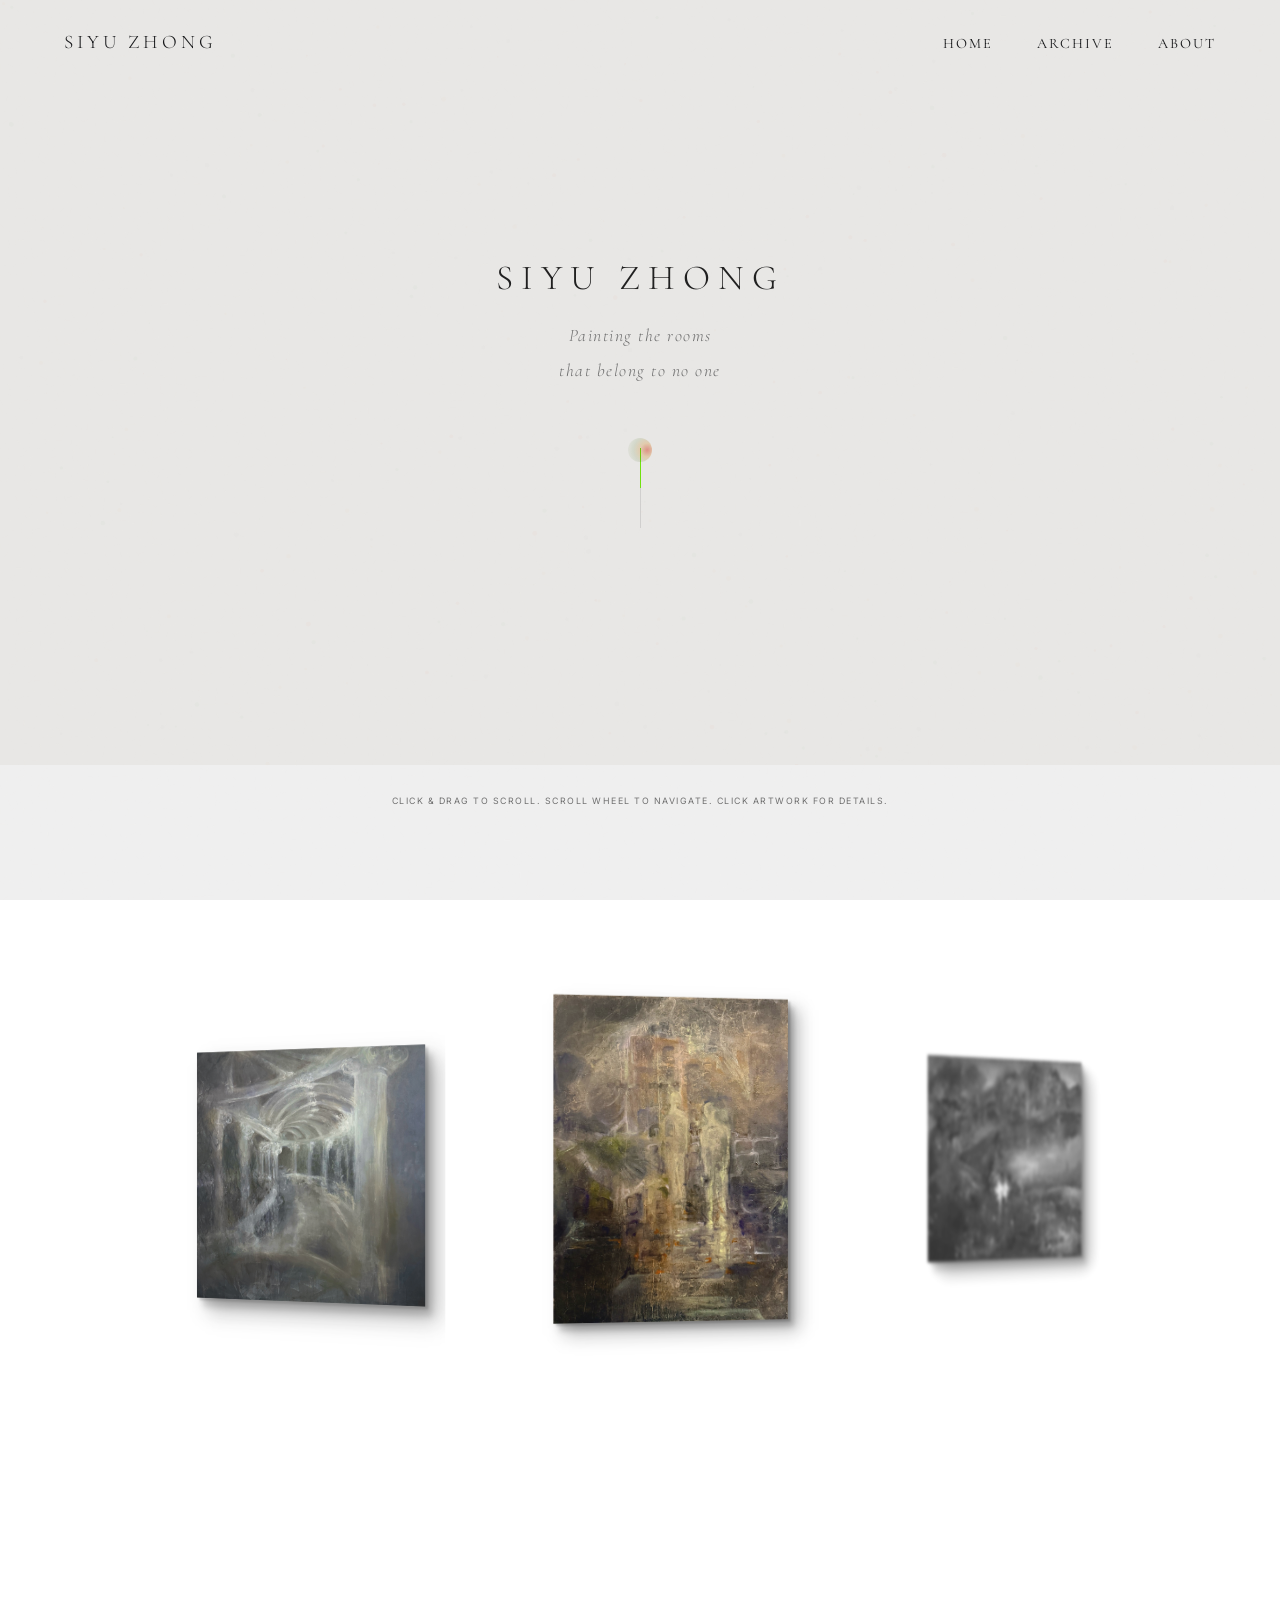
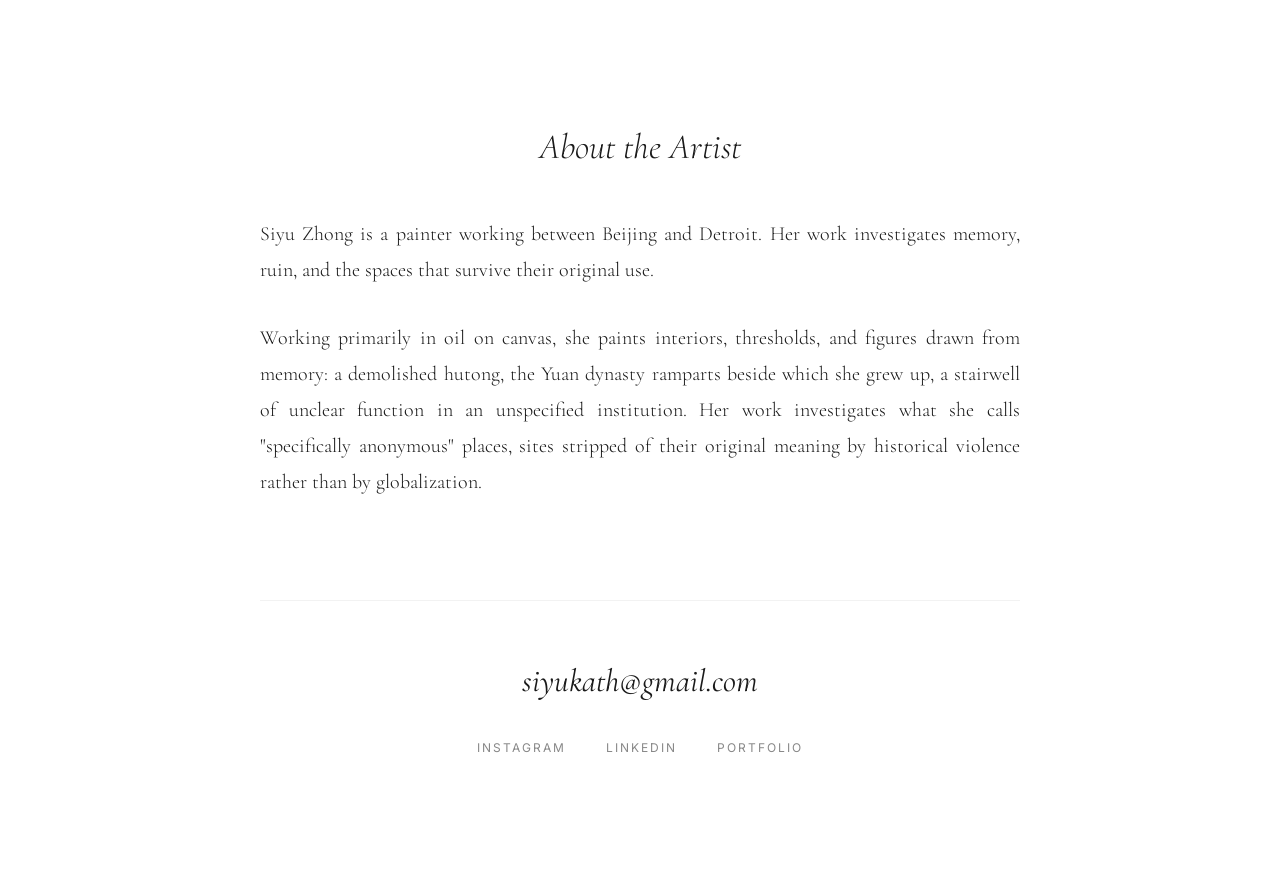
==== commit 068095ed: "Remove Bone & Iris and Pale Star artworks" ====
--- a/index.html
+++ b/index.html
@@ -83,12 +83,6 @@
                 </div>
 
                 <div class="artwork"
-                     data-title="Bone & Iris" data-medium="Oil on Canvas" data-size="40 in x 15 in" data-year="2024">
-                    <img src="img/Zhong_Siyu_Bone_Iris_2024.jpg" alt="Bone & Iris">
-                    <div class="caption">Bone & Iris</div>
-                </div>
-
-                <div class="artwork"
                      data-title="New Death" data-medium="Oil on Canvas" data-size="72 in x 48 in" data-year="2024">
                     <img src="img/Zhong_Siyu_New_Death_2024.jpg" alt="New Death">
                     <div class="caption">New Death</div>
@@ -104,12 +98,6 @@
                      data-title="Mud Ice" data-medium="Oil on Canvas" data-size="TBD" data-year="2024">
                     <img src="img/Zhong_Siyu_Mud_Ice_2024.jpg" alt="Mud Ice">
                     <div class="caption">Mud Ice</div>
-                </div>
-
-                <div class="artwork"
-                     data-title="Pale Star" data-medium="Oil on Canvas" data-size="TBD" data-year="2024">
-                    <img src="img/Zhong_Siyu_Pale_Star_2024.jpg" alt="Pale Star">
-                    <div class="caption">Pale Star</div>
                 </div>
 
                 <div class="artwork"
--- a/micro-interactions.css
+++ b/micro-interactions.css
@@ -192,195 +192,7 @@
     }
 }
 
-/* ========================================
-   3. CURATOR TOUR MODE STYLES
-   ======================================== */
-
-.curator-tour-container {
-    position: fixed;
-    bottom: 40px;
-    right: 40px;
-    z-index: 50;
-}
-
-.curator-toggle {
-    width: 60px;
-    height: 60px;
-    border-radius: 50%;
-    background: linear-gradient(135deg, rgba(139, 115, 85, 0.9), rgba(212, 165, 116, 0.8));
-    border: 2px solid rgba(255, 255, 255, 0.3);
-    backdrop-filter: blur(10px);
-    cursor: pointer;
-    display: flex;
-    align-items: center;
-    justify-content: center;
-    font-size: 1.5rem;
-    transition: all 0.3s cubic-bezier(0.25, 1, 0.5, 1);
-    box-shadow: 0 8px 32px rgba(0, 0, 0, 0.15);
-    color: white;
-}
-
-.curator-toggle:hover {
-    transform: scale(1.1) translateY(-5px);
-    background: linear-gradient(135deg, rgba(139, 115, 85, 1), rgba(212, 165, 116, 1));
-    box-shadow: 0 12px 48px rgba(0, 0, 0, 0.25);
-}
-
-.curator-toggle:active {
-    transform: scale(0.95);
-}
-
-.curator-icon {
-    display: inline-block;
-    animation: curatorPulse 3s ease-in-out infinite;
-}
-
-@keyframes curatorPulse {
-    0%, 100% { transform: scale(1); }
-    50% { transform: scale(1.1); }
-}
-
-.curator-panel {
-    position: absolute;
-    bottom: 80px;
-    right: 0;
-    width: 320px;
-    background: rgba(255, 255, 255, 0.95);
-    backdrop-filter: blur(20px);
-    border: 1px solid rgba(139, 115, 85, 0.2);
-    border-radius: 12px;
-    box-shadow: 0 16px 64px rgba(0, 0, 0, 0.12);
-    padding: 0;
-    animation: panelSlideIn 0.4s cubic-bezier(0.25, 1, 0.5, 1);
-}
-
-@keyframes panelSlideIn {
-    from {
-        opacity: 0;
-        transform: translateY(20px) scale(0.95);
-    }
-    to {
-        opacity: 1;
-        transform: translateY(0) scale(1);
-    }
-}
-
-.curator-header {
-    display: flex;
-    justify-content: space-between;
-    align-items: center;
-    padding: 20px;
-    border-bottom: 1px solid rgba(139, 115, 85, 0.1);
-}
-
-.curator-header h3 {
-    font-family: 'Cormorant Garamond', serif;
-    font-size: 1.1rem;
-    letter-spacing: 2px;
-    margin: 0;
-    color: #2C3E50;
-}
-
-.curator-close {
-    background: none;
-    border: none;
-    font-size: 1.5rem;
-    cursor: pointer;
-    color: #888;
-    transition: color 0.2s;
-}
-
-.curator-close:hover {
-    color: #333;
-}
-
-.curator-content {
-    padding: 20px;
-}
-
-.tour-narrative {
-    margin-bottom: 20px;
-    min-height: 60px;
-}
-
-.narrative-intro {
-    font-size: 0.9rem;
-    line-height: 1.6;
-    color: #555;
-    font-style: italic;
-    margin: 0;
-    opacity: 1;
-    transition: opacity 0.3s ease;
-}
-
-.narrative-intro.narrative-fade-in {
-    animation: narrativeFadeIn 0.6s cubic-bezier(0.25, 1, 0.5, 1);
-}
-
-@keyframes narrativeFadeIn {
-    0% {
-        opacity: 0;
-        transform: translateY(-5px);
-    }
-    100% {
-        opacity: 1;
-        transform: translateY(0);
-    }
-}
-
-.tour-controls {
-    display: flex;
-    flex-direction: column;
-    gap: 12px;
-}
-
-.tour-controls label {
-    display: flex;
-    align-items: center;
-    font-size: 0.85rem;
-    color: #666;
-    cursor: pointer;
-}
-
-.tour-controls input[type="checkbox"] {
-    margin-right: 8px;
-    cursor: pointer;
-}
-
-.tour-volume-slider {
-    width: 100%;
-    height: 4px;
-    border-radius: 2px;
-    background: linear-gradient(to right, rgba(139, 115, 85, 0.2), rgba(139, 115, 85, 0.4));
-    outline: none;
-    cursor: pointer;
-    -webkit-appearance: none;
-}
-
-.tour-volume-slider::-webkit-slider-thumb {
-    -webkit-appearance: none;
-    appearance: none;
-    width: 14px;
-    height: 14px;
-    border-radius: 50%;
-    background: rgba(139, 115, 85, 0.8);
-    cursor: pointer;
-    transition: background 0.2s;
-}
-
-.tour-volume-slider::-webkit-slider-thumb:hover {
-    background: rgba(139, 115, 85, 1);
-}
-
-.tour-volume-slider::-moz-range-thumb {
-    width: 14px;
-    height: 14px;
-    border-radius: 50%;
-    background: rgba(139, 115, 85, 0.8);
-    cursor: pointer;
-    border: none;
-}
-
+/* Curator tour styles removed per request */
 /* ========================================
    PAGE TRANSITION EFFECT
    ======================================== */
@@ -405,22 +217,7 @@
    ======================================== */
 
 @media (max-width: 768px) {
-    .curator-tour-container {
-        bottom: 20px;
-        right: 20px;
-    }
-
-    .curator-toggle {
-        width: 50px;
-        height: 50px;
-        font-size: 1.2rem;
-    }
-
-    .curator-panel {
-        width: 280px;
-        bottom: 70px;
-    }
-
+    /* Curator tour responsive rules removed */
     .palette-loader {
         width: 100px;
         height: 100px;
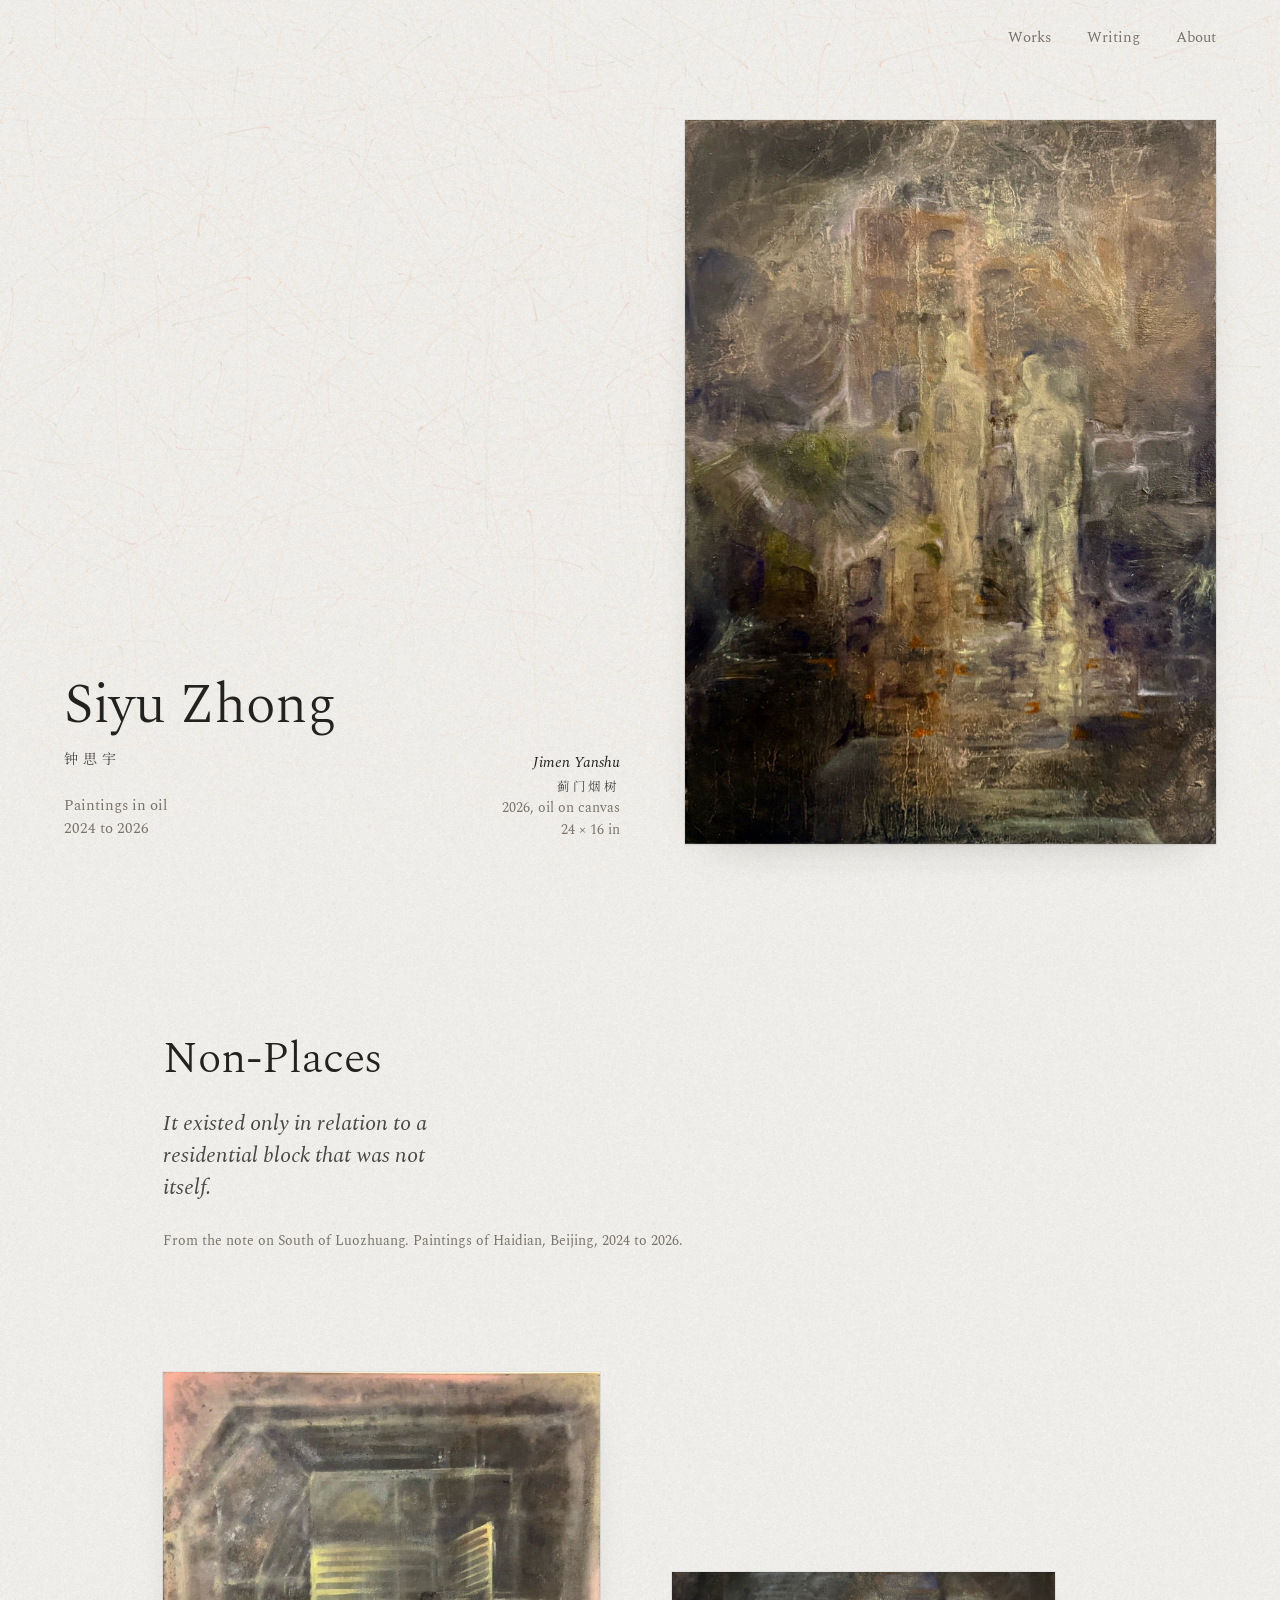
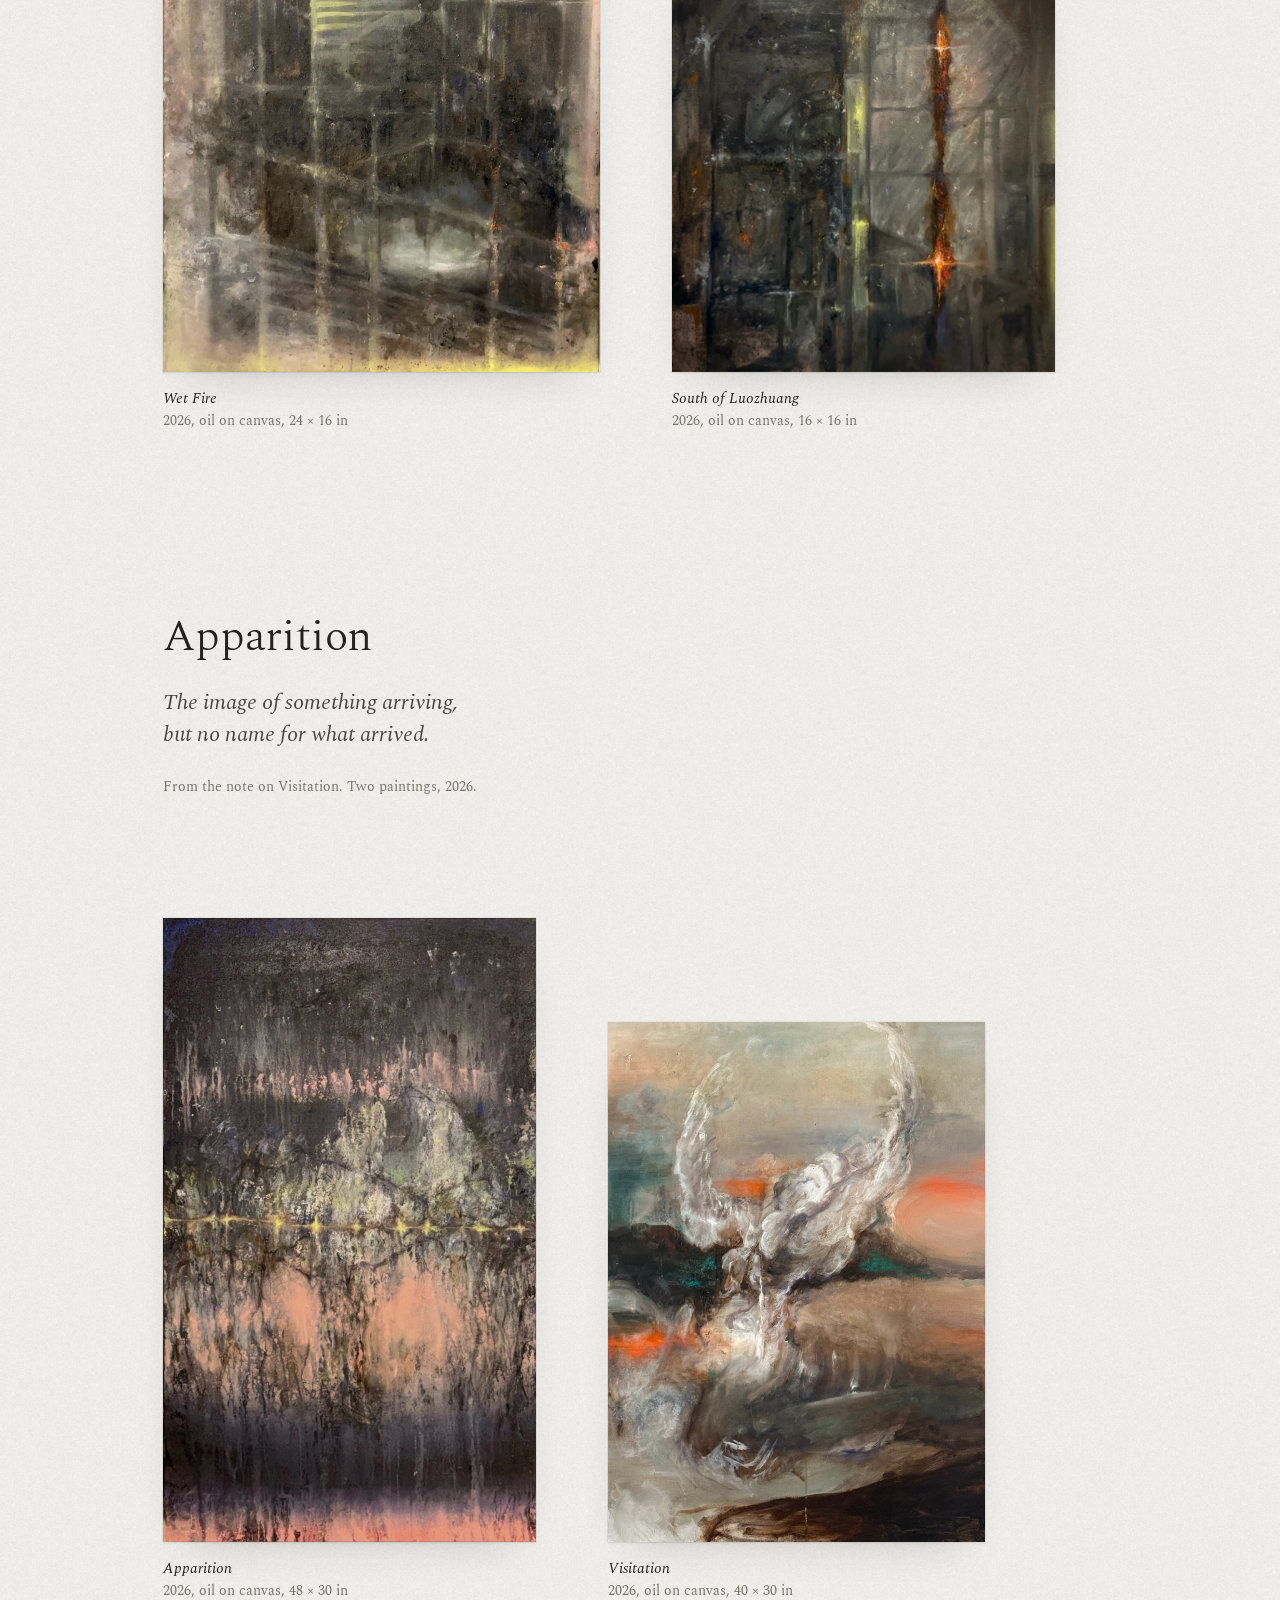
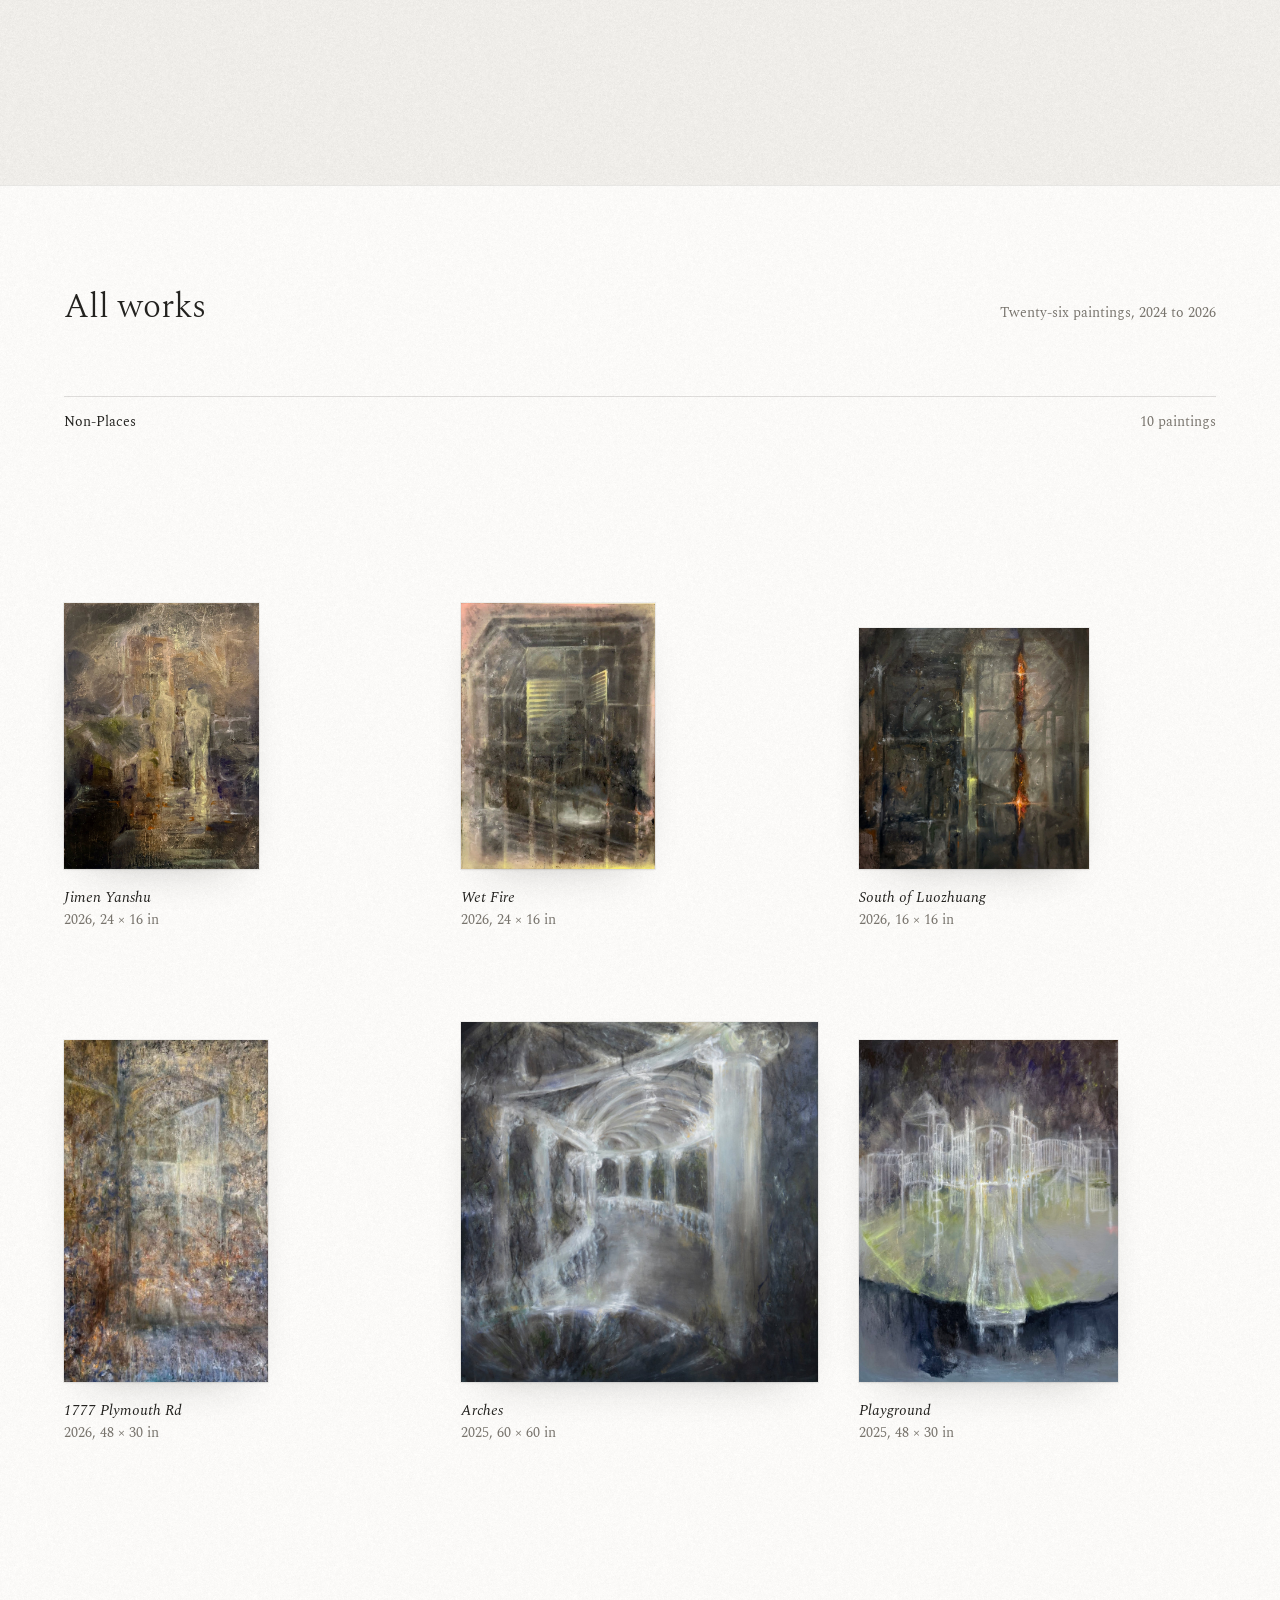
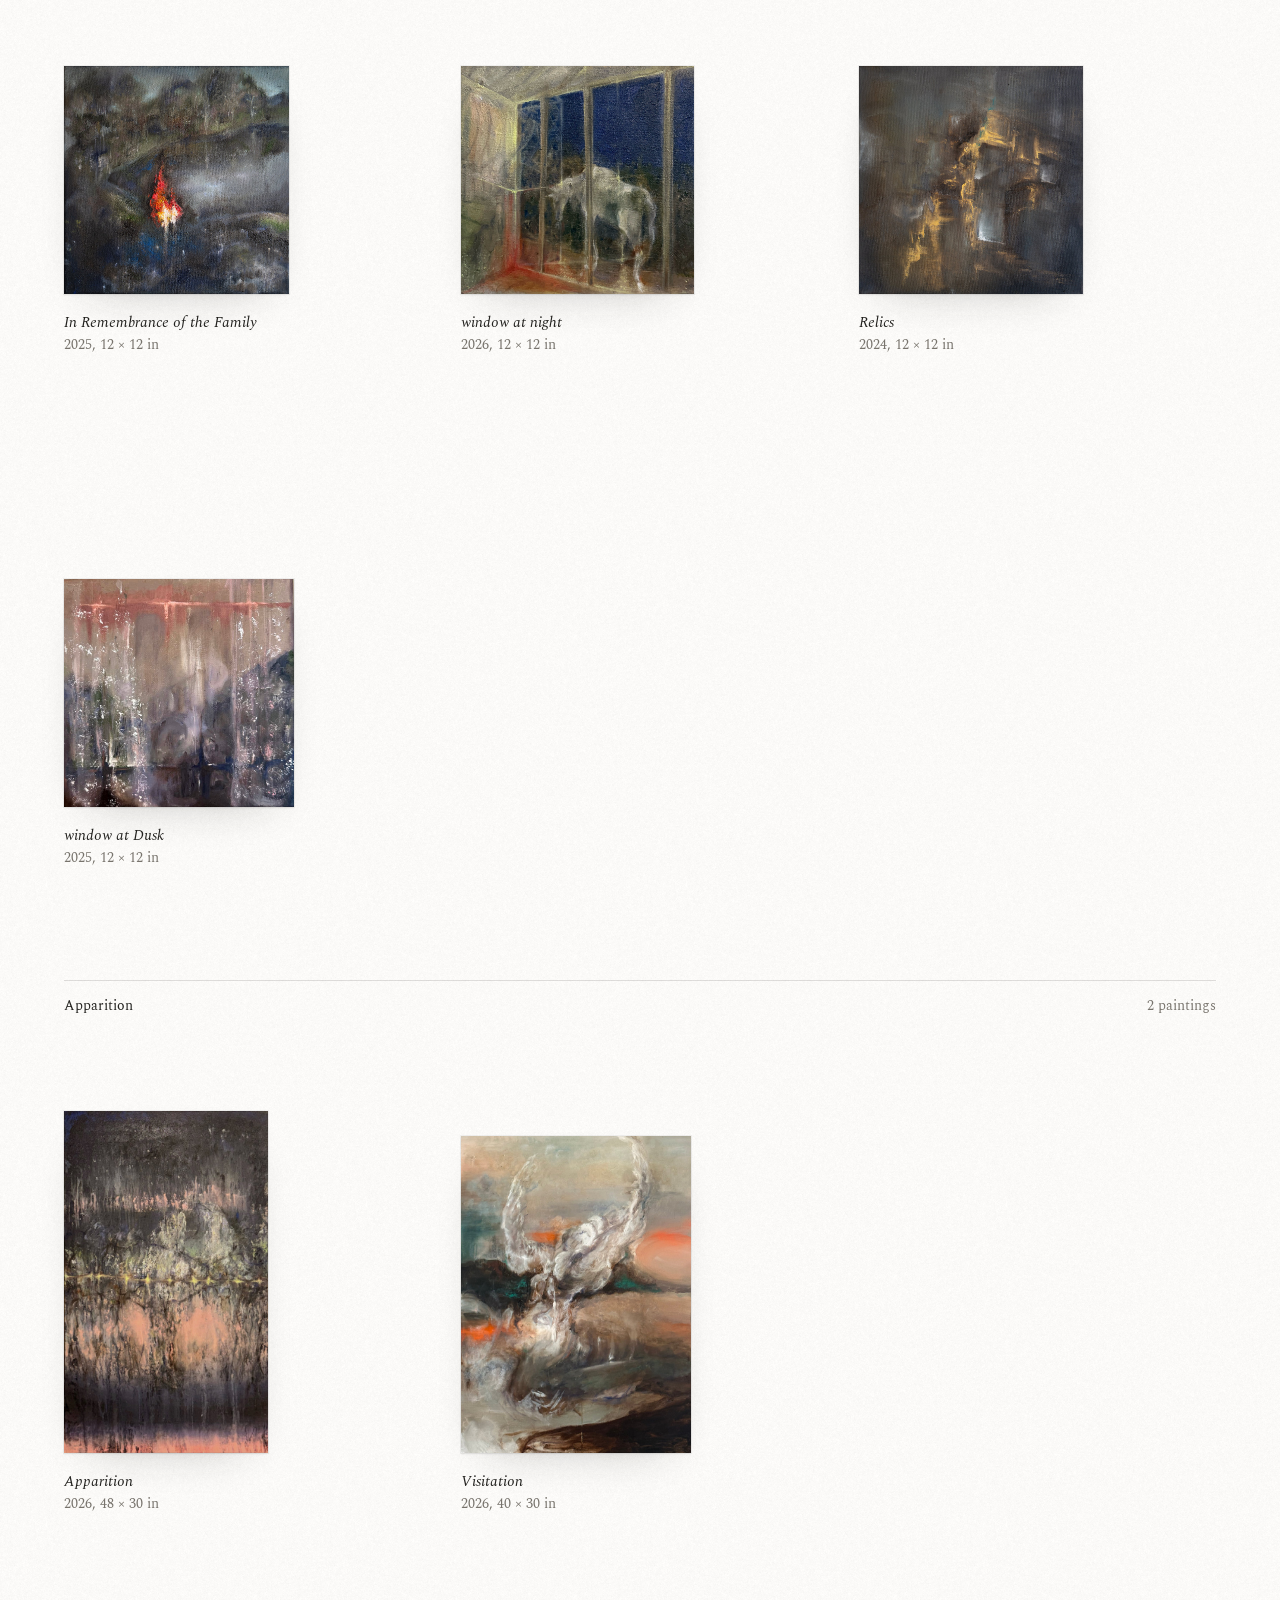
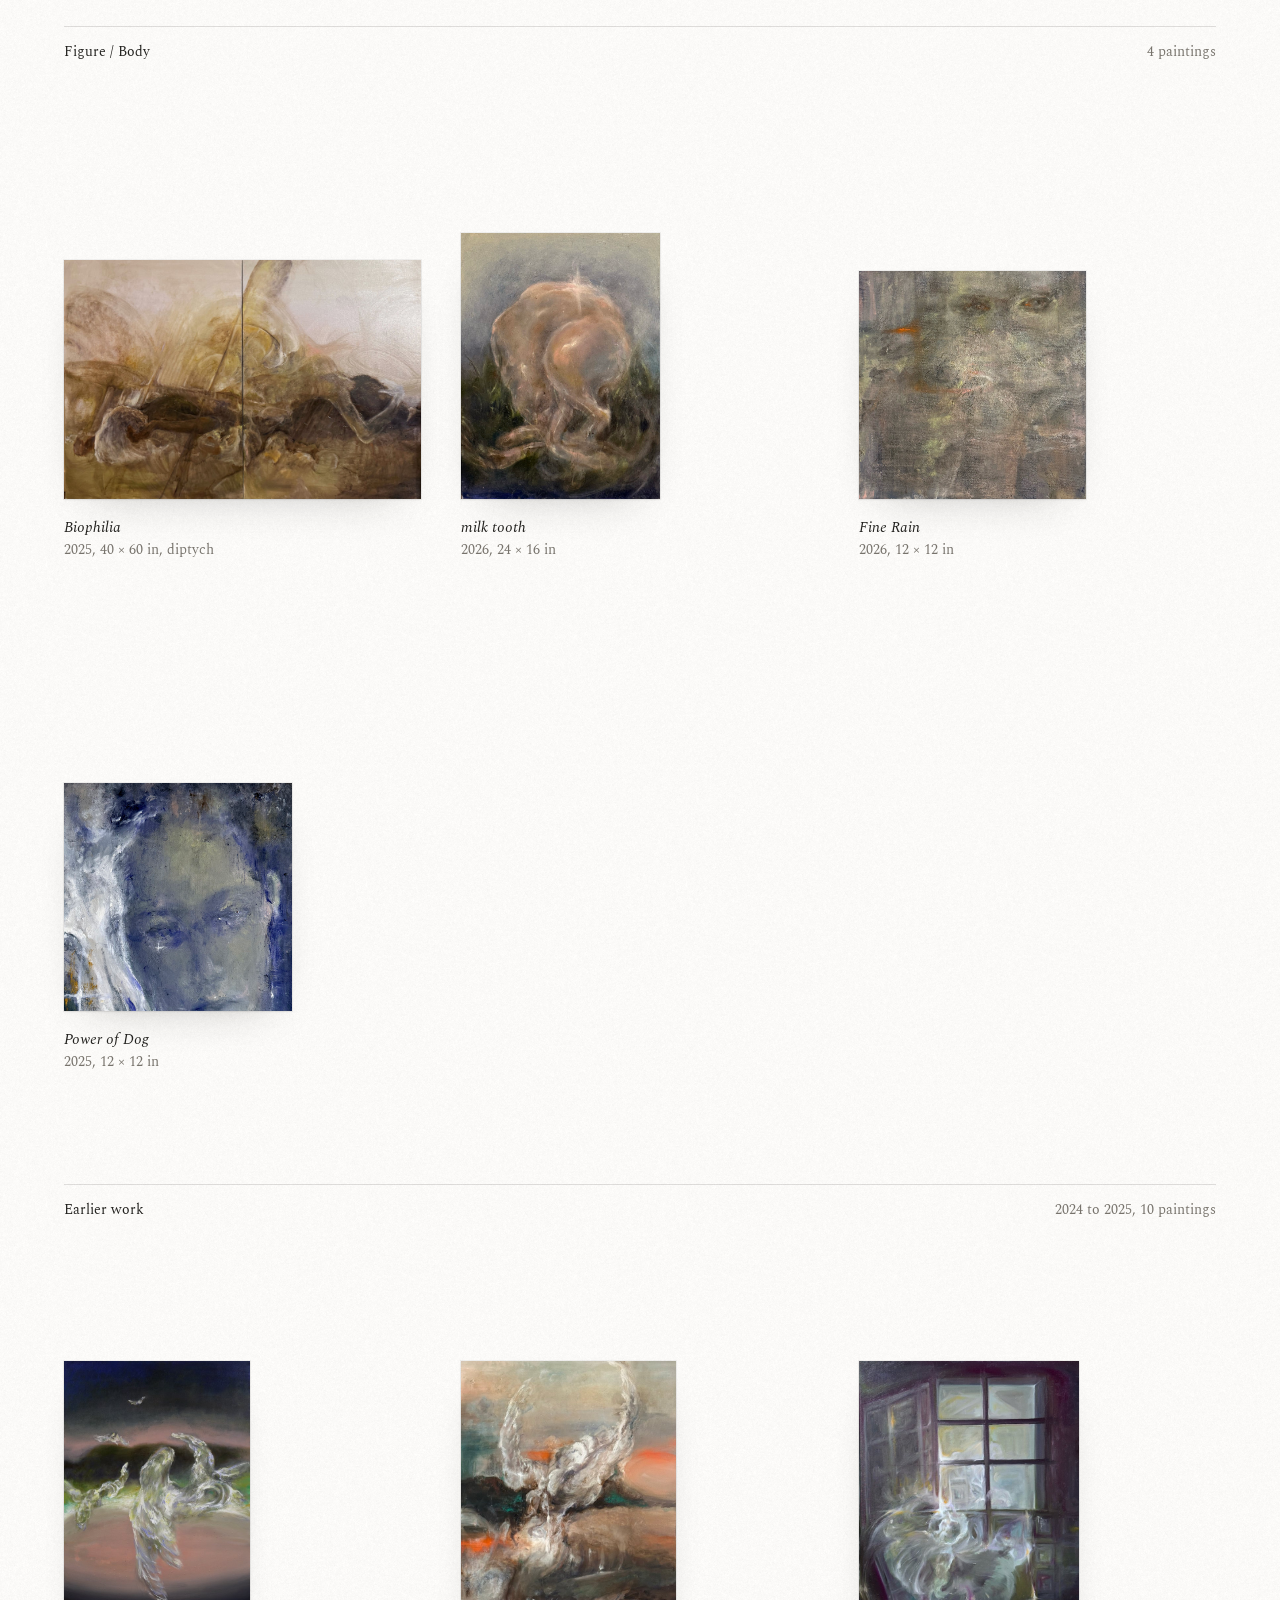
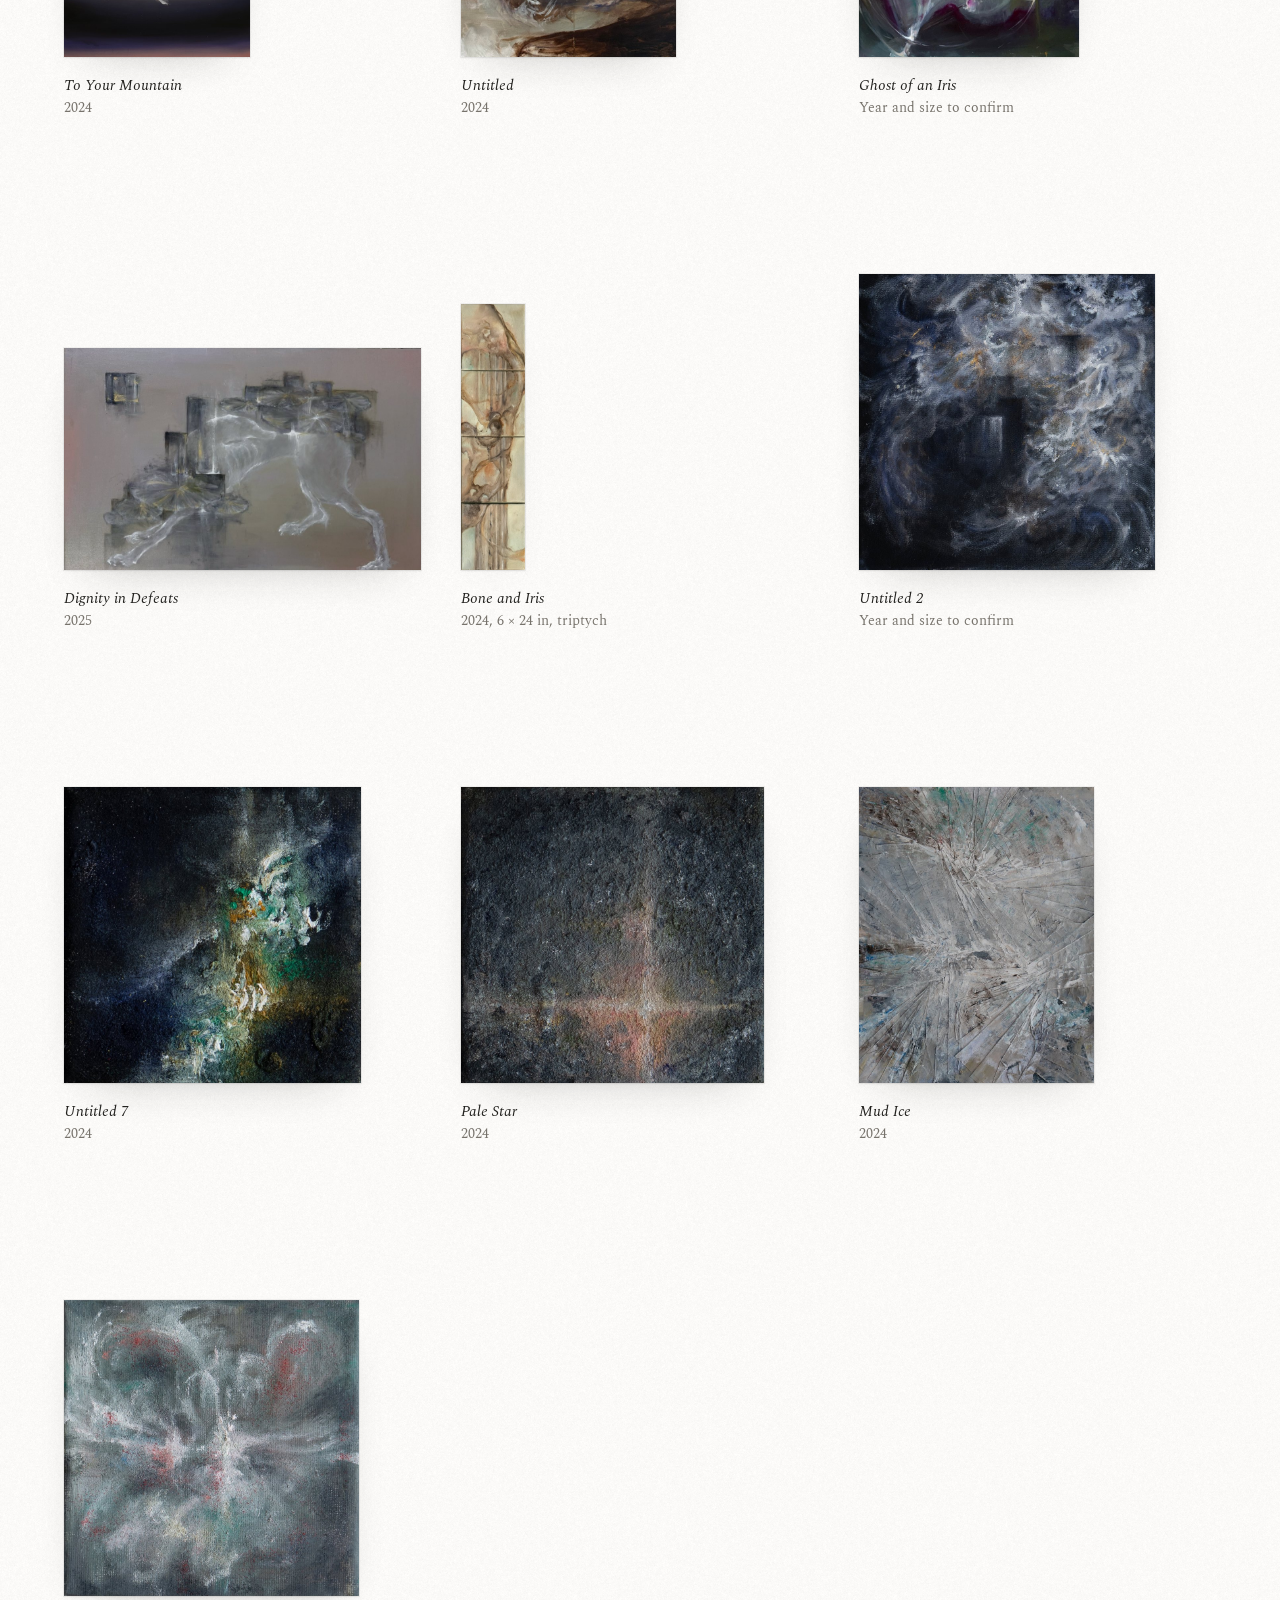
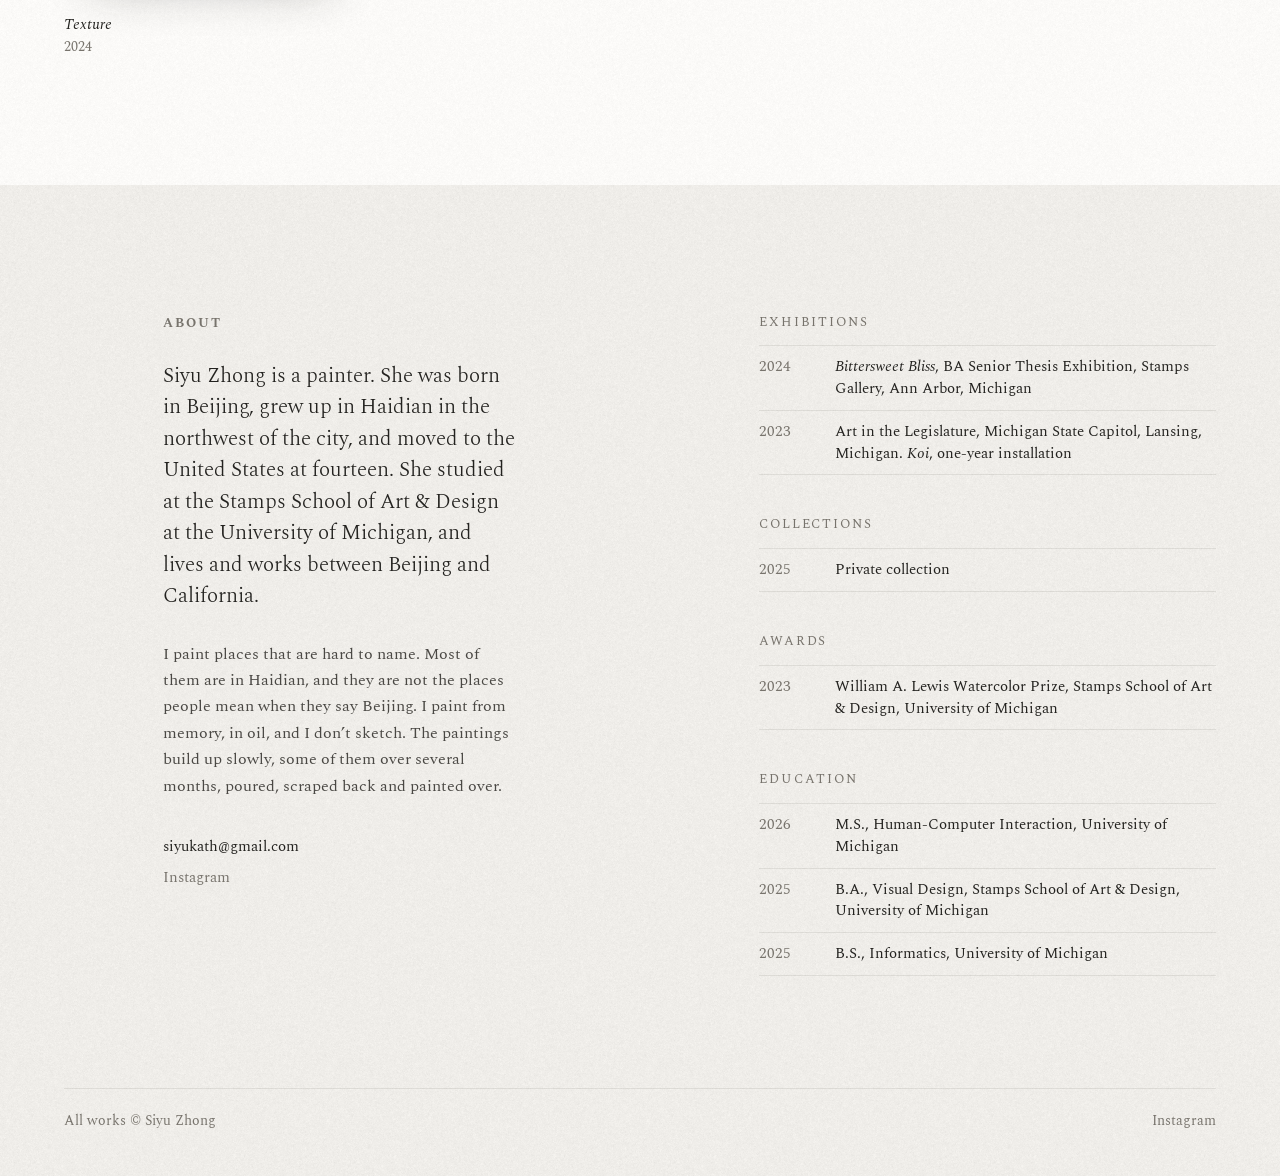
==== commit e1d1040e: "New site" ====
--- a/index.html
+++ b/index.html
@@ -1,211 +1,183 @@
-<!DOCTYPE html>
-<html lang="zh-CN">
+<!doctype html>
+<html lang="en">
 <head>
-    <meta charset="UTF-8">
-    <meta name="viewport" content="width=device-width, initial-scale=1.0">
-    <title>Siyu Zhong</title>
-    <link href="https://fonts.googleapis.com/css2?family=Cormorant+Garamond:ital,wght@0,300;0,400;1,300;1,400&family=Inter:wght@300;400&display=swap" rel="stylesheet">
-    <link rel="stylesheet" href="style.css">
-    <link rel="stylesheet" href="micro-interactions.css">
-    <link rel="icon" type="image/png" href="favicon.png">
-    <link rel="apple-touch-icon" href="favicon.png">
+<meta charset="utf-8">
+<meta name="viewport" content="width=device-width, initial-scale=1, viewport-fit=cover">
+<title>Siyu Zhong</title>
+<meta name="description" content="Siyu Zhong, painter. Paintings in oil, 2024 to 2026.">
+<meta property="og:title" content="Siyu Zhong">
+<meta property="og:description" content="Paintings in oil, 2024 to 2026.">
+<meta property="og:image" content="https://siyuzhong.com/img/og.jpg">
+<meta property="og:url" content="https://siyuzhong.com/">
+<link rel="canonical" href="https://siyuzhong.com/">
+<link rel="icon" type="image/png" href="img/favicon.png">
+<link rel="apple-touch-icon" href="img/apple-touch-icon.png">
+<link rel="preconnect" href="https://fonts.googleapis.com">
+<link rel="preconnect" href="https://fonts.gstatic.com" crossorigin>
+<link rel="stylesheet" href="https://fonts.googleapis.com/css2?family=Spectral:ital,wght@0,300;0,400;1,300;1,400&family=Noto+Serif+SC:wght@400&display=swap">
+<link rel="stylesheet" href="assets/site.css">
 </head>
 <body>
 
-    <nav class="top-nav">
-        <div class="logo">SIYU ZHONG</div>
-        <div class="nav-links">
-            <a href="#home">HOME</a>
-            <a href="gallery.html" class="transition-link">ARCHIVE</a>
-            <a href="#about">ABOUT</a>
-        </div>
-    </nav>
+<div class="home-page" id="page" style="position:relative">
+<header class="top">
+  <a class="home" href="index.html">Siyu Zhong</a>
+  <nav class="nav" aria-label="Sections">
+    <a href="#all-works">Works</a>
+    <a href="writing.html">Writing</a>
+    <a href="#about">About</a>
+  </nav>
+</header>
 
-    <section class="hero" id="home">
-        <canvas id="inkCanvas"></canvas>
-        <div class="hero-content" id="heroContent">
-            <h1 class="artist-name">Siyu Zhong</h1>
-            <p class="hero-quote">
-                Painting the rooms<br>
-                that belong to no one
-            </p>
-            <div class="scroll-indicator">
-                <div class="scroll-line"></div>
-            </div>
-        </div>
-    </section>
+<section class="hero g" id="hero" aria-labelledby="name">
+  <canvas id="ink" aria-hidden="true"></canvas>
+  <div class="hero-l">
+    <h1 class="name" id="name">Siyu Zhong <span lang="zh-Hans">钟思宇</span></h1>
+    <p class="tag"><span>Paintings in oil</span><span>2024 to 2026</span></p>
+  </div>
+  <div class="hero-cap cap">
+    <span class="t">Jimen Yanshu</span>
+    <span class="z" lang="zh-Hans">蓟门烟树</span>
+    <span>2026, oil on canvas</span>
+    <span>24 × 16 in</span>
+  </div>
+  <figure class="hero-pic pic"><a href="work.html#jimen-yanshu"><img src="img/jimen-yanshu-2000.jpg" alt="Jimen Yanshu, 2026, oil on canvas" width="1466" height="2000" fetchpriority="high"></a></figure>
+</section>
 
-    <div class="scroll-divider-container reveal-divider">
-        <div class="animated-line"></div>
+<main>
+  <section class="chapter g" aria-labelledby="np">
+    <div>
+      <h2 id="np">Non-Places</h2>
+      <p class="line">It existed only in relation to a residential block that was not itself.</p>
+      <p class="src">From the note on South of Luozhuang. Paintings of Haidian, Beijing, 2024 to 2026.</p>
     </div>
+  </section>
 
-    <section class="spatial-gallery-section" id="gallery">
-        <div class="gallery-instructions">
-            <p>Click & Drag to scroll. Scroll wheel to navigate. Click artwork for details.</p>
-        </div>
-        
-        <div class="viewport" id="viewport">
-            <div class="world" id="world">
-                <div class="artwork" 
-                     data-title="Arches" data-medium="Oil on Canvas" data-size="60 in x 60 in" data-year="2025">
-                    <img src="img/Zhong_Siyu_Arches_2025.jpg" alt="Arches">
-                    <div class="caption">Arches</div>
-                </div>
+  <section class="pair g" aria-label="Wet Fire and South of Luozhuang">
+    <div class="row">
+      <figure class="pic" style="--h:24;--w:100">
+        <a href="work.html#wet-fire"><img src="img/wet-fire-2000.jpg" alt="Wet Fire, 2026, oil on canvas" width="1455" height="2000" loading="lazy"></a>
+        <figcaption class="cap"><span class="t">Wet Fire</span><span>2026, oil on canvas, 24 × 16 in</span></figcaption>
+      </figure>
+      <figure class="pic" style="--h:16;--w:64">
+        <a href="work.html#south-of-luozhuang"><img src="img/south-of-luozhuang-2000.jpg" alt="South of Luozhuang, 2026, oil on canvas" width="1915" height="2000" loading="lazy"></a>
+        <figcaption class="cap"><span class="t">South of Luozhuang</span><span>2026, oil on canvas, 16 × 16 in</span></figcaption>
+      </figure>
+    </div>
+  </section>
 
-                <div class="artwork"
-                     data-title="Jimen Yanshu" data-medium="Oil on Canvas" data-size="16 in x 24 in" data-year="2026">
-                    <img src="img/Zhong_Siyu_Jimen_Yanshu_2026.jpg" alt="Jimen Yanshu">
-                    <div class="caption">Jimen Yanshu</div>
-                </div>
+  <section class="chapter g" aria-labelledby="ap">
+    <div>
+      <h2 id="ap">Apparition</h2>
+      <p class="line">The image of something arriving, but no name for what arrived.</p>
+      <p class="src">From the note on Visitation. Two paintings, 2026.</p>
+    </div>
+  </section>
 
-                <div class="artwork"
-                     data-title="In Remembrance of the Family" data-medium="Oil on Canvas" data-size="12 in x 12 in" data-year="2025">
-                    <img src="img/Zhong_Siyu_In_Remembrance_of_the_Family_2025.jpg" alt="In Remembrance of the Family">
-                    <div class="caption">In Remembrance of the Family</div>
-                </div>
+  <section class="pair g small" aria-label="Apparition and Visitation">
+    <div class="row">
+      <figure class="pic" style="--h:48;--w:100">
+        <a href="work.html#apparition"><img src="img/apparition-2000.jpg" alt="Apparition, 2026, oil on canvas" width="1193" height="2000" loading="lazy"></a>
+        <figcaption class="cap"><span class="t">Apparition</span><span>2026, oil on canvas, 48 × 30 in</span></figcaption>
+      </figure>
+      <figure class="pic" style="--h:40;--w:100">
+        <a href="work.html#visitation"><img src="img/visitation-2000.jpg" alt="Visitation, 2026, oil on canvas" width="1452" height="2000" loading="lazy"></a>
+        <figcaption class="cap"><span class="t">Visitation</span><span>2026, oil on canvas, 40 × 30 in</span></figcaption>
+      </figure>
+    </div>
+  </section>
 
-                <div class="artwork"
-                     data-title="Playground" data-medium="Oil on Canvas" data-size="36 in x 48 in" data-year="2025">
-                    <img src="img/Zhong_Siyu_Playground_2025.jpg" alt="Playground">
-                    <div class="caption">Playground</div>
-                </div>
+  <section class="all" id="all-works" aria-labelledby="aw">
+    <div class="all-head">
+      <h2 id="aw">All works</h2>
+      <span id="all-count"></span>
+    </div>
+    <div id="groups"></div>
+  </section>
 
-                <div class="artwork"
-                     data-title="South of Luozhuang" data-medium="Oil on Canvas" data-size="16 in x 16 in" data-year="2026">
-                    <img src="img/Zhong_Siyu_South_of_Luozhuang_2026.jpg" alt="South of Luozhuang">
-                    <div class="caption">South of Luozhuang</div>
-                </div>
+  <section class="about g" id="about" aria-labelledby="ab">
+    <div class="col">
+      <h2 class="label" id="ab">About</h2>
+      <p class="bio">Siyu Zhong is a painter. She was born in Beijing, grew up in Haidian in the northwest of the city, and moved to the United States at fourteen. She studied at the Stamps School of Art &amp; Design at the University of Michigan, and lives and works between Beijing and California.</p>
+      <p class="stmt">I paint places that are hard to name. Most of them are in Haidian, and they are not the places people mean when they say Beijing. I paint from memory, in oil, and I don’t sketch. The paintings build up slowly, some of them over several months, poured, scraped back and painted over.</p>
+      <div class="contact">
+        <span class="email">siyukath@gmail.com</span>
+        <a href="https://www.instagram.com/siyukathart/">Instagram</a>
+      </div>
+    </div>
+    <div class="cv">
+      <div>
+        <span class="label">Exhibitions</span>
+        <ul>
+          <li><span class="y">2024</span><span><i>Bittersweet Bliss</i>, BA Senior Thesis Exhibition, Stamps Gallery, Ann Arbor, Michigan</span></li>
+          <li><span class="y">2023</span><span>Art in the Legislature, Michigan State Capitol, Lansing, Michigan. <i>Koi</i>, one-year installation</span></li>
+        </ul>
+      </div>
+      <div>
+        <span class="label">Collections</span>
+        <ul><li><span class="y">2025</span><span>Private collection</span></li></ul>
+      </div>
+      <div>
+        <span class="label">Awards</span>
+        <ul><li><span class="y">2023</span><span>William A. Lewis Watercolor Prize, Stamps School of Art &amp; Design, University of Michigan</span></li></ul>
+      </div>
+      <div>
+        <span class="label">Education</span>
+        <ul>
+          <li><span class="y">2026</span><span>M.S., Human-Computer Interaction, University of Michigan</span></li>
+          <li><span class="y">2025</span><span>B.A., Visual Design, Stamps School of Art &amp; Design, University of Michigan</span></li>
+          <li><span class="y">2025</span><span>B.S., Informatics, University of Michigan</span></li>
+        </ul>
+      </div>
+    </div>
+  </section>
+</main>
 
-                <div class="artwork"
-                     data-title="Window at Night" data-medium="Oil on Canvas" data-size="12 in x 12 in" data-year="2026">
-                    <img src="img/Zhong_Siyu_Window_at_Night_2026.jpg" alt="Window at Night">
-                    <div class="caption">Window at Night</div>
-                </div>
+<footer class="foot">
+  <span>All works © Siyu Zhong</span>
+  <a href="https://www.instagram.com/siyukathart/">Instagram</a>
+</footer>
+</div>
 
-                <div class="artwork"
-                     data-title="New Death" data-medium="Oil on Canvas" data-size="72 in x 48 in" data-year="2024">
-                    <img src="img/Zhong_Siyu_New_Death_2024.jpg" alt="New Death">
-                    <div class="caption">New Death</div>
-                </div>
+<script src="assets/works.js"></script>
+<script src="assets/ink.js"></script>
+<script>
+(function () {
+  function esc(s) { return String(s == null ? "" : s).replace(/[&<>"]/g, function (c) { return { "&": "&amp;", "<": "&lt;", ">": "&gt;", "\"": "&quot;" }[c]; }); }
+  /* the long side of each painting sets how tall it hangs in the list: twelve inches at 60%, sixty at 100% */
+  function scale(size) {
+    var nums = String(size).match(/\d+(\.\d+)?/g) || [];
+    var longest = 0; nums.forEach(function (n) { longest = Math.max(longest, parseFloat(n)); });
+    if (!longest) return 0.78;
+    return Math.min(1, Math.max(0.6, 0.6 + (longest - 12) / 48 * 0.4)).toFixed(3);
+  }
+  var words = ["", "one", "two", "three", "four", "five", "six", "seven", "eight", "nine", "ten", "eleven", "twelve", "thirteen", "fourteen", "fifteen", "sixteen", "seventeen", "eighteen", "nineteen", "twenty"];
+  var years = window.WORKS.map(function (w) { return parseInt(w.year, 10); }).filter(function (y) { return y; });
+  var n = window.WORKS.length, cap = words[n] || (n > 20 && n < 30 ? "twenty-" + words[n - 20] : String(n));
+  document.getElementById("all-count").textContent = cap.charAt(0).toUpperCase() + cap.slice(1) + " paintings, " + Math.min.apply(null, years) + " to " + Math.max.apply(null, years);
+  var html = "";
+  window.SERIES.forEach(function (s) {
+    var list = window.WORKS.filter(function (w) { return w.series === s.id; });
+    if (!list.length) return;
+    html += '<section class="group" aria-label="' + esc(s.name) + '"><div class="group-head"><h3>' + esc(s.name) + '</h3><span>' + (s.note ? esc(s.note) + ', ' : '') + list.length + (list.length === 1 ? ' painting' : ' paintings') + '</span></div><div class="cells">';
+    list.forEach(function (w) {
+      var line = w.meta ? esc(w.meta) : (w.size ? w.year + ', ' + esc(w.size) : String(w.year));
+      html += '<a class="cell pic" href="work.html#' + w.slug + '" style="--s:' + scale(w.size) + ';--r:' + (w.ratio || 1) + '">' +
+        '<span class="frame"><img src="img/' + w.slug + '-900.jpg" srcset="img/' + w.slug + '-900.jpg 900w, img/' + w.slug + '-2000.jpg 2000w" sizes="(max-width: 760px) 45vw, 28vw" alt="' + esc(w.title + (w.year ? ", " + w.year : "") + ", oil on canvas") + '" loading="lazy"></span>' +
+        '<span class="cap"><span class="t">' + esc(w.title) + '</span><span>' + line + '</span></span></a>';
+    });
+    html += '</div></section>';
+  });
+  document.getElementById("groups").innerHTML = html;
 
-                <div class="artwork"
-                     data-title="Dignity in Defeats" data-medium="Oil on Canvas" data-size="50 in x 30 in" data-year="2025">
-                    <img src="img/Zhong_Siyu_Dignity_in_Defeats_2025.jpg" alt="Dignity in Defeats">
-                    <div class="caption">Dignity in Defeats</div>
-                </div>
-
-                <div class="artwork"
-                     data-title="Mud Ice" data-medium="Oil on Canvas" data-size="TBD" data-year="2024">
-                    <img src="img/Zhong_Siyu_Mud_Ice_2024.jpg" alt="Mud Ice">
-                    <div class="caption">Mud Ice</div>
-                </div>
-
-                <div class="artwork"
-                     data-title="Milk Tooth" data-medium="Oil on Canvas" data-size="16 in x 24 in" data-year="2026">
-                    <img src="img/Zhong_Siyu_Milk_Tooth_2026.jpg" alt="Milk Tooth">
-                    <div class="caption">Milk Tooth</div>
-                </div>
-
-                <div class="artwork"
-                     data-title="Relics" data-medium="Oil on Canvas" data-size="TBD" data-year="2024">
-                    <img src="img/Zhong_Siyu_Relics_2024.jpg" alt="Relics">
-                    <div class="caption">Relics</div>
-                </div>
-
-                <div class="artwork"
-                     data-title="To Your Mountain" data-medium="Oil on Canvas" data-size="TBD" data-year="2024">
-                    <img src="img/Zhong_Siyu_To_Your_Mountain_2024.jpg" alt="To Your Mountain">
-                    <div class="caption">To Your Mountain</div>
-                </div>
-
-                <div class="artwork"
-                     data-title="Untitled 7" data-medium="Oil on Canvas" data-size="TBD" data-year="2024">
-                    <img src="img/Zhong_Siyu_Untitled_7_2024.jpg" alt="Untitled 7">
-                    <div class="caption">Untitled 7</div>
-                </div>
-
-                <div class="artwork"
-                     data-title="Fine Rain" data-medium="Oil on Canvas" data-size="TBD" data-year="2024">
-                    <img src="img/Zhong_Siyu_Fine_Rain_2024.jpg" alt="Fine Rain">
-                    <div class="caption">Fine Rain</div>
-                </div>
-
-                <div class="artwork"
-                     data-title="Texture" data-medium="Oil on Canvas" data-size="TBD" data-year="2024">
-                    <img src="img/Zhong_Siyu_Texture_2024.jpg" alt="Texture">
-                    <div class="caption">Texture</div>
-                </div>
-
-                <div class="artwork"
-                     data-title="Untitled" data-medium="Oil on Canvas" data-size="TBD" data-year="2024">
-                    <img src="img/Zhong_Siyu_Untitled_2024.jpg" alt="Untitled">
-                    <div class="caption">Untitled</div>
-                </div>
-            </div>
-        </div>
-    </section>
-
-    <div class="scroll-divider-container reveal-divider">
-        <div class="animated-line"></div>
-    </div>
-
-    <section class="about-section" id="about">
-        <div class="about-container">
-            <h2 class="reveal-text section-title">About the Artist</h2>
-            <p class="reveal-text">
-                Siyu Zhong is a painter working between Beijing and Detroit. Her work investigates memory, ruin, and the spaces that survive their original use.
-            </p>
-            <p class="reveal-text">
-                Working primarily in oil on canvas, she paints interiors, thresholds, and figures drawn from memory: a demolished hutong, the Yuan dynasty ramparts beside which she grew up, a stairwell of unclear function in an unspecified institution. Her work investigates what she calls "specifically anonymous" places, sites stripped of their original meaning by historical violence rather than by globalization.
-            </p>
-
-            <div class="contact-info reveal-text">
-                <a href="mailto:siyukath@gmail.com" class="email-link">siyukath@gmail.com</a>
-                <div class="social-links">
-                    <a href="https://www.instagram.com/siyukathart/" target="_blank">Instagram</a>
-                    <a href="https://www.linkedin.com/in/siyu-zhong/" target="_blank">LinkedIn</a>
-                    <a href="#" target="_blank">Portfolio</a>
-                </div>
-            </div>
-        </div>
-    </section>
-
-    <div class="artwork-modal" id="artworkModal">
-        <button class="close-modal-btn" id="closeModalBtn">CLOSE</button>
-        
-        <button class="carousel-nav prev-btn" id="prevBtn">&#8592;</button>
-        <button class="carousel-nav next-btn" id="nextBtn">&#8594;</button>
-
-        <div class="modal-split-container">
-            <div class="modal-left">
-                <img id="modalImg" src="" alt="Artwork Detail">
-            </div>
-            <div class="modal-right">
-                <div class="modal-info-content">
-                    <h2 id="modalTitle" class="modal-title">Artwork Title</h2>
-                    
-                    <div class="info-table">
-                        <div class="info-row">
-                            <span class="info-label">Medium</span>
-                            <span class="info-value" id="modalMedium">Oil Painting</span>
-                        </div>
-                        <div class="info-row">
-                            <span class="info-label">Size</span>
-                            <span class="info-value" id="modalSize">60 in x 60 in</span>
-                        </div>
-                        <div class="info-row">
-                            <span class="info-label">Year</span>
-                            <span class="info-value" id="modalYear">2025</span>
-                        </div>
-                    </div>
-                </div>
-            </div>
-        </div>
-    </div>
-    
-
-    <script src="script.js"></script>
-    <script src="fluid-cursor.js"></script>
-    <script src="micro-interactions.js"></script>
+  /* the name moves into the header once the opening has scrolled away */
+  var page = document.getElementById("page"), hero = document.getElementById("hero");
+  if ("IntersectionObserver" in window) {
+    new IntersectionObserver(function (es) {
+      page.classList.toggle("past", !es[0].isIntersecting);
+    }, { rootMargin: "-80px 0px 0px 0px", threshold: 0 }).observe(hero);
+  } else { page.classList.add("past"); }
+})();
+</script>
 </body>
-</html>+</html>
--- a/assets/site.css
+++ b/assets/site.css
@@ -0,0 +1,224 @@
+/* siyuzhong.com. One serif (Spectral), Chinese in Noto Serif SC.
+   Paper ground with a faint grain, white for the full list of works. A twelve column grid.
+   Nothing decorative: hairlines, air, and the paintings. */
+:root{
+  --paper:#EFEDE9; --white:#FBFAF8; --ink:#23221F; --soft:#4A4844; --muted:#77736C; --faint:#A39F97;
+  --hair:rgba(35,34,31,.14); --hair-soft:rgba(35,34,31,.09);
+  --serif:"Spectral", "Iowan Old Style", "Palatino", Georgia, serif;
+  --zh:"Noto Serif SC", "Songti SC", "STSong", serif;
+  --m:64px; --gap:40px; --inch:25px; --fh:380px;
+  color-scheme: light;
+}
+*{box-sizing:border-box}
+html{scroll-behavior:smooth}
+html,body{margin:0;background:var(--paper);color:var(--ink)}
+body{background:var(--paper) url(../img/grain-paper.png) repeat;background-size:320px 320px;font-family:var(--serif);font-weight:400;font-size:16px;line-height:1.55;-webkit-font-smoothing:antialiased;text-rendering:optimizeLegibility;font-variant-numeric:tabular-nums}
+a{color:inherit;text-decoration:none}
+a:focus-visible{outline:1px solid var(--ink);outline-offset:6px}
+img{max-width:100%;display:block}
+h1,h2,h3,p,figure{margin:0}
+i,em{font-style:italic}
+[lang="zh-Hans"]{font-family:var(--zh);font-weight:400}
+.sr{position:absolute;width:1px;height:1px;overflow:hidden;clip:rect(0 0 0 0);white-space:nowrap}
+
+/* the grid */
+.g{display:grid;grid-template-columns:repeat(12,minmax(0,1fr));column-gap:var(--gap);padding-left:var(--m);padding-right:var(--m)}
+
+/* header */
+.top{display:flex;justify-content:space-between;align-items:baseline;padding:28px var(--m) 0;font-size:15px;line-height:1.3}
+.top .home{letter-spacing:.01em;transition:opacity .5s ease}
+.home-page .top{position:absolute;top:0;left:0;right:0;z-index:3}
+.home-page .top .home{opacity:0}
+.home-page.past .top .home{opacity:1}
+.nav{display:flex;gap:36px}
+.nav a{color:var(--muted);transition:color .2s ease}
+.nav a:hover,.nav a[aria-current]{color:var(--ink)}
+.nav a.x{display:inline-flex;align-items:center;gap:9px}
+.nav a.x svg{position:relative;top:-1px}
+
+/* opening: the name at left, the first painting at right, both standing on one line */
+.hero{position:relative;min-height:100vh;min-height:100svh;padding-top:120px;padding-bottom:56px;align-content:end;align-items:end;overflow:hidden}
+#ink{position:absolute;inset:0;width:100%;height:100%;opacity:0;transition:opacity 1.6s ease;-webkit-mask-image:linear-gradient(to bottom,#000 58%,transparent 100%);mask-image:linear-gradient(to bottom,#000 58%,transparent 100%)}
+#ink.ready{opacity:1}
+.hero-l{grid-column:1 / 5;position:relative;display:flex;flex-direction:column;gap:30px;padding-bottom:4px}
+.name{font-weight:300;font-size:clamp(40px,4.4vw,62px);line-height:1;letter-spacing:-.008em;display:flex;flex-direction:column;gap:18px}
+.name [lang]{font-size:14px;letter-spacing:.34em;color:var(--soft);line-height:1}
+.tag{font-size:15px;color:var(--muted);line-height:1.5}
+.tag span{display:block}
+.hero-cap{grid-column:5 / 7;position:relative;text-align:right;align-items:flex-end;padding-bottom:4px}
+.hero-pic{grid-column:7 / 13;position:relative;justify-self:end}
+.hero-pic img{height:min(calc(100vh - 176px),760px);height:min(calc(100svh - 176px),760px);width:auto;max-width:100%}
+
+/* captions, the same everywhere: title, then one line of facts */
+.cap{display:flex;flex-direction:column;gap:3px;font-size:13.5px;line-height:1.4;color:var(--muted)}
+.cap .t{font-size:15px;font-style:italic;color:var(--ink)}
+.cap .z{font-size:12.5px;letter-spacing:.22em;color:var(--soft);margin:2px 0 1px}
+
+/* a painting on the wall: a hairline edge and a soft lift, nothing directional */
+.pic img{box-shadow:0 0 0 1px rgba(35,34,31,.05),0 1px 2px rgba(35,34,31,.08),0 18px 44px -28px rgba(35,34,31,.32)}
+.pic a{display:block}
+.pic img{transition:opacity .35s ease}
+.pic a:hover img{opacity:.94}
+
+/* a title for the group, a line from the writing */
+.chapter{padding-top:144px;padding-bottom:120px}
+.hero + main .chapter:first-child{padding-top:136px}
+.chapter > div{grid-column:2 / 8;display:flex;flex-direction:column;gap:26px}
+.chapter h2{font-weight:300;font-size:44px;line-height:1.05;letter-spacing:-.005em}
+.chapter .line{font-style:italic;font-size:22px;line-height:1.45;max-width:28ch;color:var(--soft)}
+.chapter .src{font-size:14px;color:var(--muted)}
+
+/* two paintings at their true relative size, hung on one line */
+.pair{padding-bottom:40px}
+.pair.small{--inch:13px}
+.pair .row{grid-column:2 / 13;display:flex;align-items:flex-start;gap:72px}
+.pair figure{display:flex;flex-direction:column;gap:16px}
+.pair .pic img{height:calc(var(--h) * var(--inch));width:auto}
+.pair .row{align-items:flex-end}
+
+/* all works, on white */
+.all{background:var(--white) url(../img/grain-white.png) repeat;background-size:320px 320px;border-top:1px solid var(--hair-soft);margin-top:144px;padding:104px var(--m) 128px}
+.all-head{display:flex;justify-content:space-between;align-items:baseline;gap:24px;flex-wrap:wrap;margin-bottom:72px}
+.all-head h2{font-weight:300;font-size:34px;line-height:1}
+.all-head span{font-size:14px;color:var(--muted)}
+.group + .group{margin-top:112px}
+.group-head{display:flex;justify-content:space-between;align-items:baseline;padding-top:14px;border-top:1px solid var(--hair);margin-bottom:56px;font-size:14px}
+.group-head h3{font-weight:400;font-size:14px}
+.group-head span{color:var(--muted)}
+.cells{display:grid;grid-template-columns:repeat(3,minmax(0,1fr));column-gap:var(--gap);row-gap:72px}
+.cell{display:flex;flex-direction:column;gap:18px}
+.cell .frame{height:var(--fh);display:flex;align-items:flex-end;container-type:inline-size}
+.cell img{height:min(calc(var(--fh) * var(--s)),calc(100cqw / var(--r)));width:auto}
+
+/* about and cv */
+.about{padding-top:128px;padding-bottom:112px;row-gap:64px}
+.about .col{grid-column:2 / 7;display:flex;flex-direction:column;gap:28px}
+.about .cv{grid-column:8 / 13}
+.label{font-size:13px;letter-spacing:.14em;text-transform:uppercase;color:var(--muted)}
+.about .bio{font-size:21px;line-height:1.5;font-weight:300;max-width:32ch}
+.about .stmt{font-size:16px;line-height:1.65;color:var(--soft);max-width:44ch}
+.contact{display:flex;flex-direction:column;gap:8px;font-size:15px;padding-top:8px}
+.contact .email{user-select:all;align-self:flex-start}
+.contact a{color:var(--muted);align-self:flex-start}
+.contact a:hover{color:var(--ink)}
+.cv{display:flex;flex-direction:column;gap:40px;font-size:15px;line-height:1.45}
+.cv .label{margin-bottom:14px;display:block}
+.cv ul{list-style:none;margin:0;padding:0}
+.cv li{display:grid;grid-template-columns:56px minmax(0,1fr);gap:20px;padding:10px 0;border-top:1px solid var(--hair-soft)}
+.cv li:last-child{border-bottom:1px solid var(--hair-soft)}
+.cv li .y{color:var(--muted)}
+
+.foot{display:flex;justify-content:space-between;flex-wrap:wrap;gap:16px;margin:0 var(--m);padding:22px 0 44px;border-top:1px solid var(--hair-soft);font-size:13.5px;color:var(--muted)}
+.foot a:hover{color:var(--ink)}
+
+/* one painting, with its words */
+.view{padding-top:40px;padding-bottom:72px;align-items:start;row-gap:48px}
+.view .pic{grid-column:1 / 8;display:flex;justify-content:center}
+.view .pic img{max-height:calc(100vh - 170px);max-height:calc(100svh - 170px);width:auto;max-width:100%}
+.view article{grid-column:9 / 13;display:flex;flex-direction:column;gap:28px;padding-top:4px}
+.view h1{font-weight:300;font-style:italic;font-size:28px;line-height:1.2}
+.view .cap{gap:4px;font-size:14px}
+.view .cap .z{font-size:13px;margin:4px 0 6px}
+.view .zhp{font-size:15px;line-height:2.05;text-align:justify;color:var(--soft)}
+.view .enp,.view .note{font-size:16px;line-height:1.7}
+.detail{width:100%;height:240px;background-repeat:no-repeat;background-size:auto;box-shadow:0 0 0 1px rgba(35,34,31,.08)}
+.view figure{display:flex;flex-direction:column;gap:10px}
+.view .lab{font-size:13px;color:var(--muted)}
+.credit{font-size:13px;color:var(--muted)}
+.pn{display:flex;justify-content:space-between;flex-wrap:wrap;gap:16px;margin:0 var(--m);padding:20px 0 24px;border-top:1px solid var(--hair);font-size:15px}
+.pn a{display:inline-flex;align-items:baseline;gap:12px;min-height:44px;align-items:center}
+.pn a span{color:var(--muted);font-size:14px}
+.pn a:hover i{color:var(--soft)}
+
+/* writing */
+.intro{padding-top:64px;padding-bottom:40px}
+.intro > div{grid-column:2 / 9;display:flex;flex-direction:column;gap:22px}
+.intro h1{font-weight:300;font-size:44px;line-height:1.05}
+.intro p{font-size:18px;line-height:1.55;color:var(--soft);max-width:46ch}
+.frags{padding-top:24px;padding-bottom:40px}
+.frag{grid-column:2 / 13;display:grid;grid-template-columns:140px minmax(0,1fr);column-gap:56px;padding:56px 0;border-top:1px solid var(--hair-soft)}
+.frag .txt{display:grid;grid-template-columns:minmax(0,1fr) minmax(0,1fr);column-gap:56px;row-gap:18px}
+.frag h2{grid-column:1 / -1;font-weight:400;font-style:italic;font-size:19px}
+.frag .zhp{font-size:15px;line-height:2.05;text-align:justify;color:var(--soft)}
+.frag .enp{font-size:16px;line-height:1.7}
+.aside{padding-top:8px;padding-bottom:48px}
+.aside > div{grid-column:2 / 13;display:grid;grid-template-columns:140px minmax(0,1fr);column-gap:56px;padding-top:40px;border-top:1px solid var(--hair-soft)}
+.aside p{grid-column:2;font-size:16px;line-height:1.7;max-width:60ch;color:var(--soft)}
+.notes-head{padding-top:72px;padding-bottom:8px}
+.notes-head > div{grid-column:2 / 9;display:flex;flex-direction:column;gap:18px}
+.notes-head h2{font-weight:300;font-size:34px;line-height:1.05}
+.notes-head p{font-size:16px;line-height:1.6;color:var(--soft);max-width:46ch}
+.note-row{grid-column:2 / 13;display:grid;grid-template-columns:140px minmax(0,1fr);column-gap:56px;padding:44px 0;border-top:1px solid var(--hair-soft)}
+.note-row .txt{display:flex;flex-direction:column;gap:12px;max-width:68ch}
+.note-row h3{font-weight:400;font-style:italic;font-size:19px}
+.note-row .meta{font-size:13.5px;color:var(--muted)}
+.note-row p{font-size:16px;line-height:1.7}
+.coda{padding-top:56px;padding-bottom:96px}
+.coda > div{grid-column:2 / 10;display:flex;flex-direction:column;gap:10px;padding-top:40px;border-top:1px solid var(--hair-soft)}
+.coda p{font-size:20px;line-height:1.75}
+.coda p + p{font-size:18px;font-style:italic;color:var(--soft)}
+
+@media (prefers-reduced-motion:reduce){#ink,.pic img,.top .home{transition:none}html{scroll-behavior:auto}}
+
+@media (max-width:1100px){
+  :root{--m:40px;--gap:28px;--inch:20px;--fh:300px}
+  .hero{padding-top:104px}
+  .hero-l{grid-column:1 / 5}
+  .hero-cap{grid-column:5 / 7}
+  .hero-pic{grid-column:7 / 13}
+  .chapter > div{grid-column:1 / 9}
+  .pair .row{grid-column:1 / 13;gap:48px}
+  .about .col{grid-column:1 / 7}
+  .about .cv{grid-column:8 / 13}
+  .view .pic{grid-column:1 / 8}
+  .view article{grid-column:8 / 13}
+  .intro > div,.coda > div,.notes-head > div{grid-column:1 / 11}
+  .frag,.note-row,.aside > div{grid-column:1 / 13}
+}
+@media (max-width:760px){
+  :root{--m:20px;--gap:16px;--fh:200px}
+  .top{padding-top:18px;font-size:14px}
+  .nav{gap:22px}
+  .nav a,.top .home{min-height:40px;display:inline-flex;align-items:center}
+  .hero{padding-top:88px;padding-bottom:48px;row-gap:28px;align-content:start}
+  .hero-l,.hero-cap,.hero-pic{grid-column:1 / -1}
+  .hero-l{gap:18px;padding-bottom:12px}
+  .name{font-size:42px;gap:14px}
+  .hero-pic{justify-self:stretch}
+  .hero-pic img{height:auto;width:100%;max-height:none}
+  .hero-cap{order:3;text-align:left;align-items:flex-start;padding-bottom:0}
+  .chapter{padding-top:80px;padding-bottom:64px}
+  .hero + main .chapter:first-child{padding-top:80px}
+  .all{margin-top:80px}
+  .chapter > div{grid-column:1 / -1;gap:18px}
+  .chapter h2{font-size:32px}
+  .chapter .line{font-size:19px}
+  .pair{padding-bottom:96px}
+  .pair .row{flex-direction:column;align-items:flex-start;gap:48px}
+  .pair .pic img{height:auto;width:calc(var(--w) * 1%)}
+  .all{padding:64px var(--m) 80px}
+  .all-head{margin-bottom:40px}
+  .all-head h2{font-size:28px}
+  .group + .group{margin-top:72px}
+  .group-head{margin-bottom:32px}
+  .cells{grid-template-columns:repeat(2,minmax(0,1fr));row-gap:48px}
+  .cell{gap:12px}
+  .cap{font-size:12.5px}
+  .cap .t{font-size:14px}
+  .about{padding-top:72px;padding-bottom:64px;row-gap:48px}
+  .about .col,.about .cv{grid-column:1 / -1}
+  .about .bio{font-size:19px}
+  .view{padding-top:20px;padding-bottom:40px;row-gap:32px}
+  .view .pic,.view article{grid-column:1 / -1}
+  .view .pic img{max-height:none;width:100%}
+  .intro{padding-top:40px}
+  .intro > div,.coda > div,.frags > *{grid-column:1 / -1}
+  .intro h1{font-size:32px}
+  .frag,.note-row,.aside > div{grid-template-columns:1fr;row-gap:24px;padding:40px 0}
+  .frag .thumb,.note-row .thumb{max-width:110px}
+  .frag .txt{grid-template-columns:1fr}
+  .aside p{grid-column:1}
+  .notes-head h2{font-size:28px}
+  .coda{padding-bottom:64px}
+  .coda p{font-size:18px}
+}
